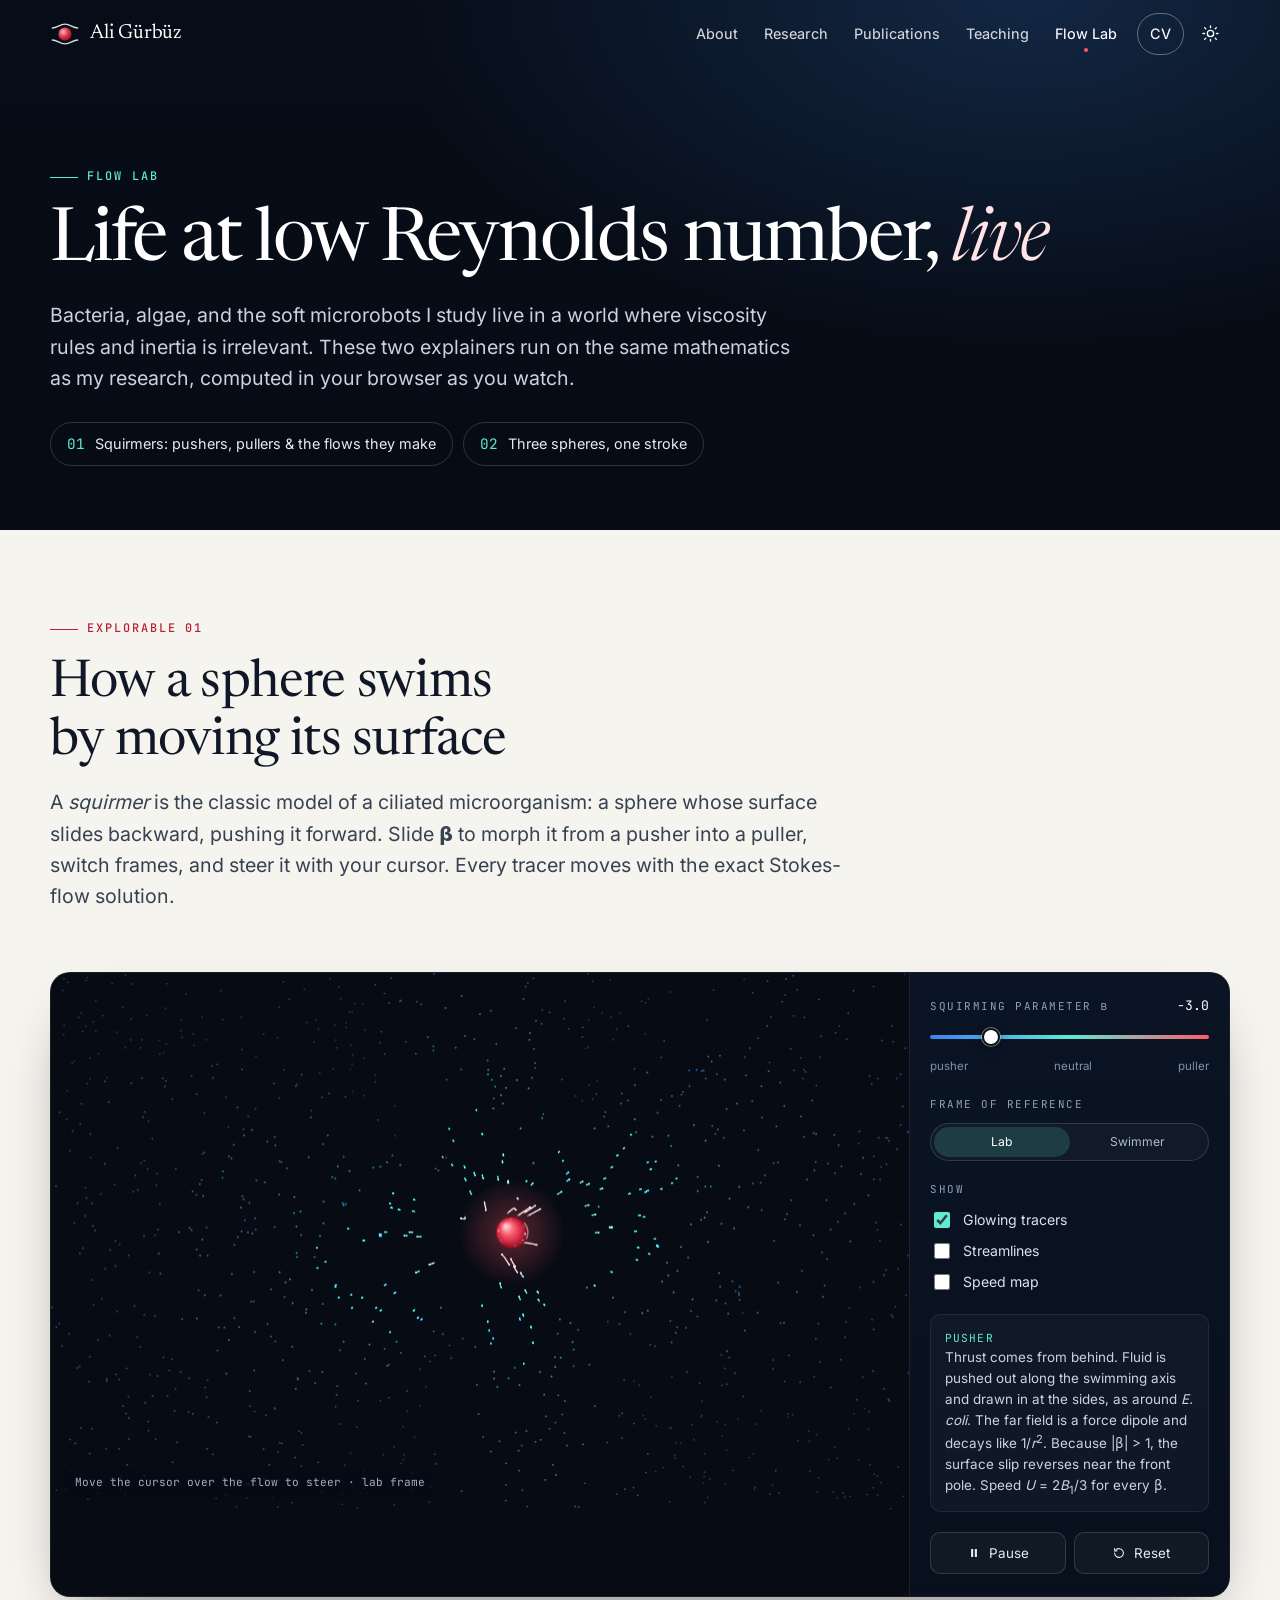
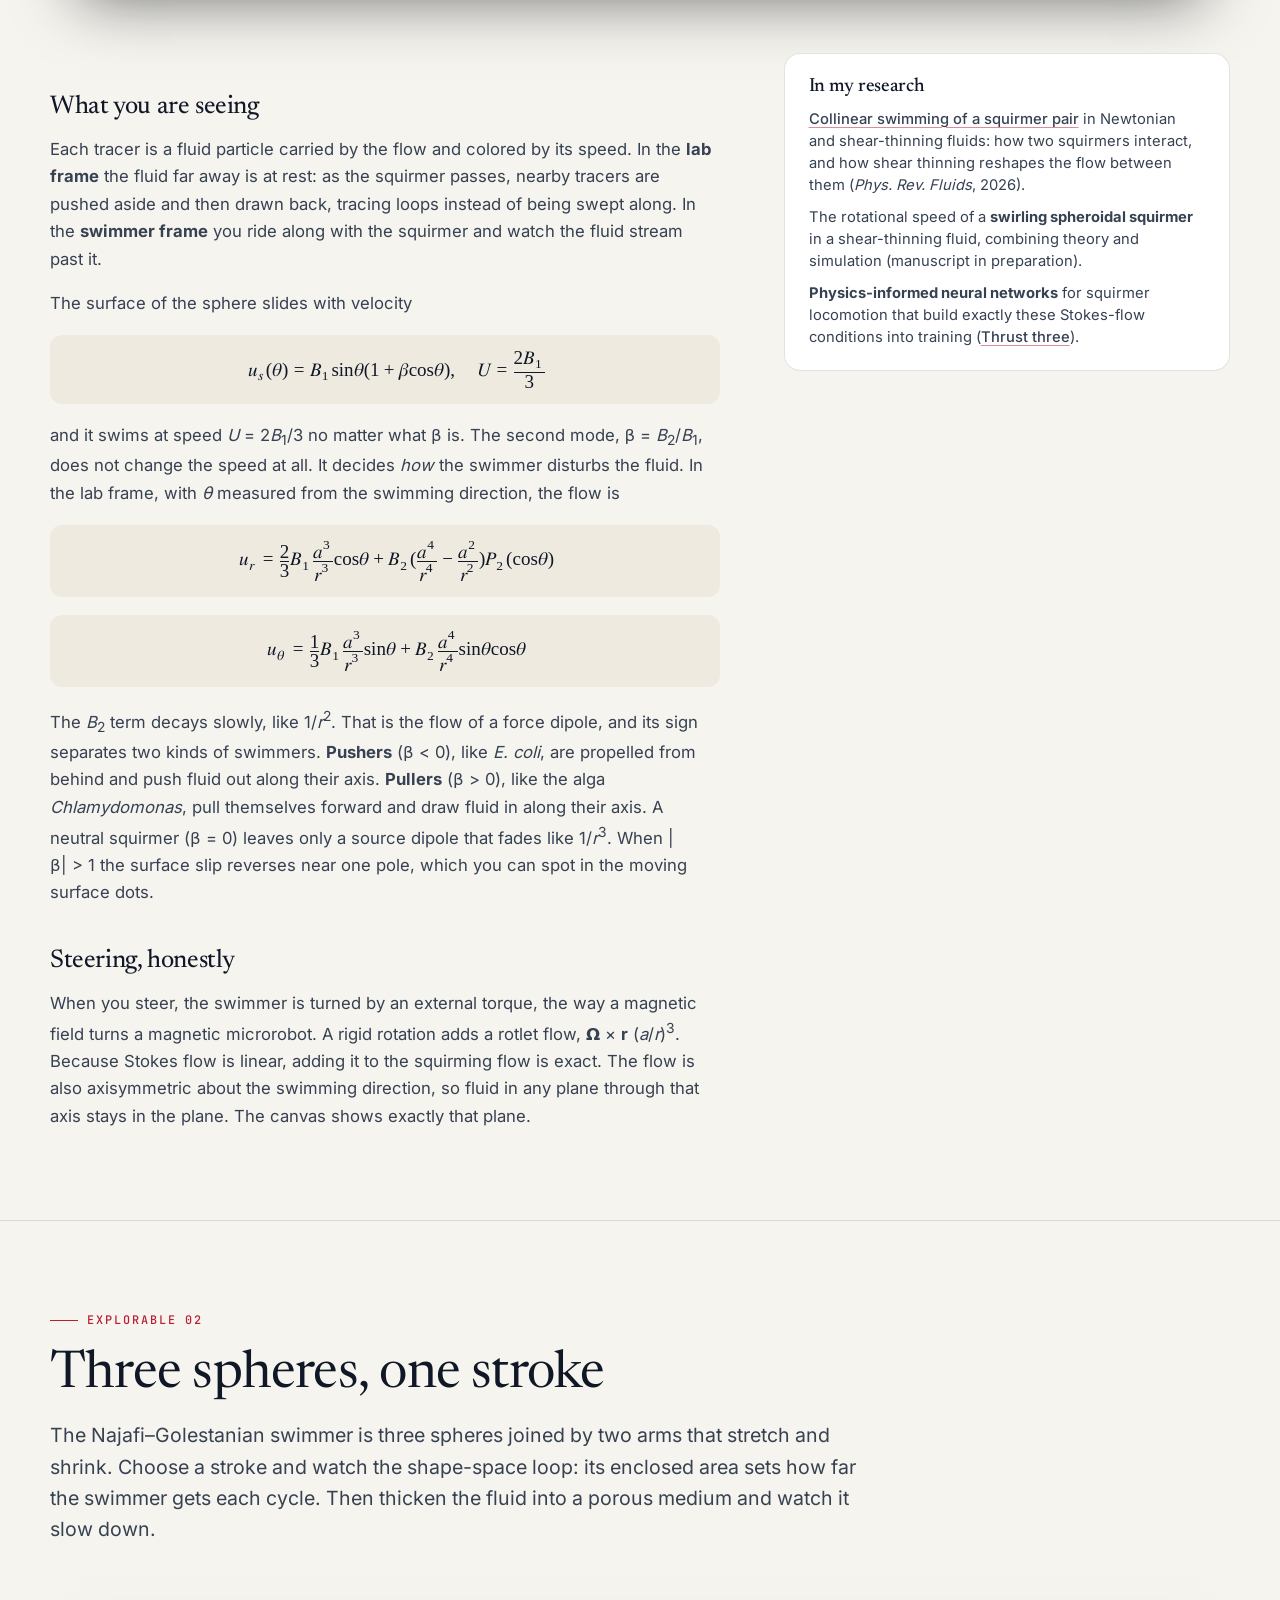
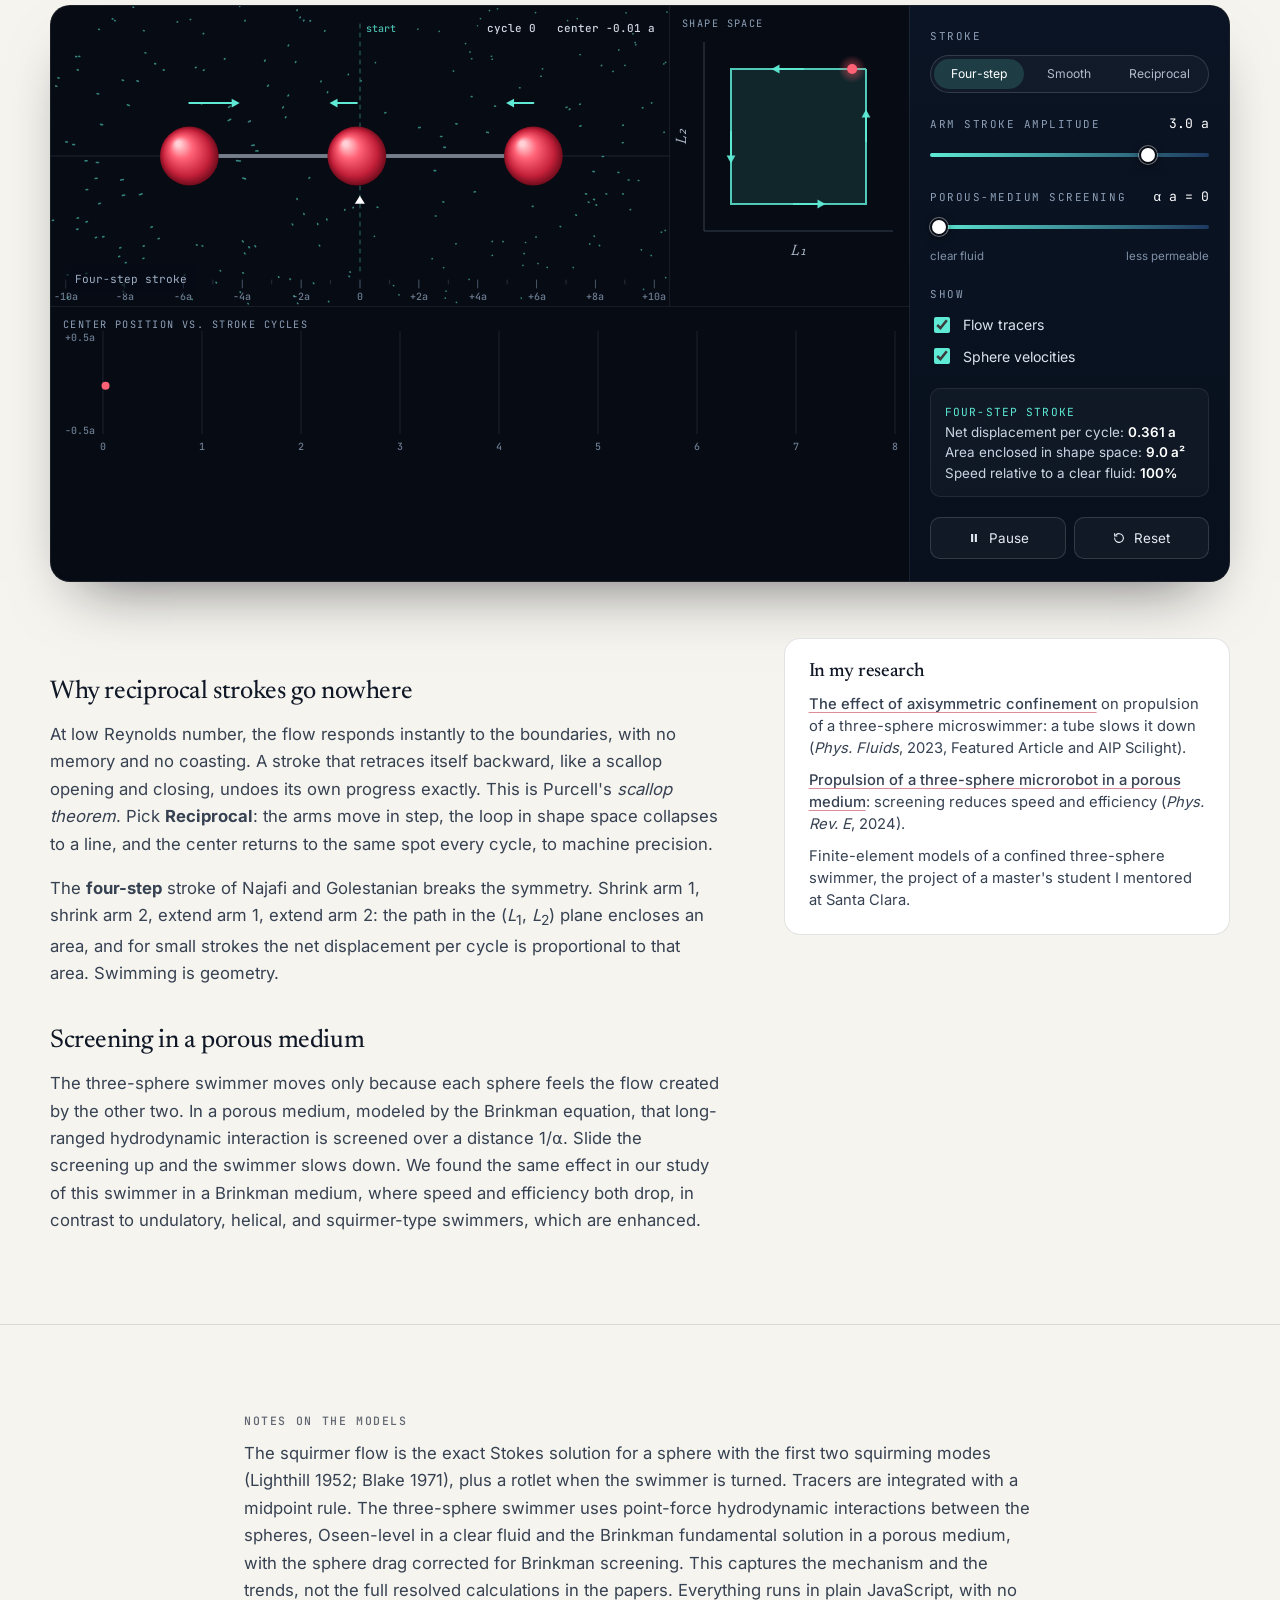
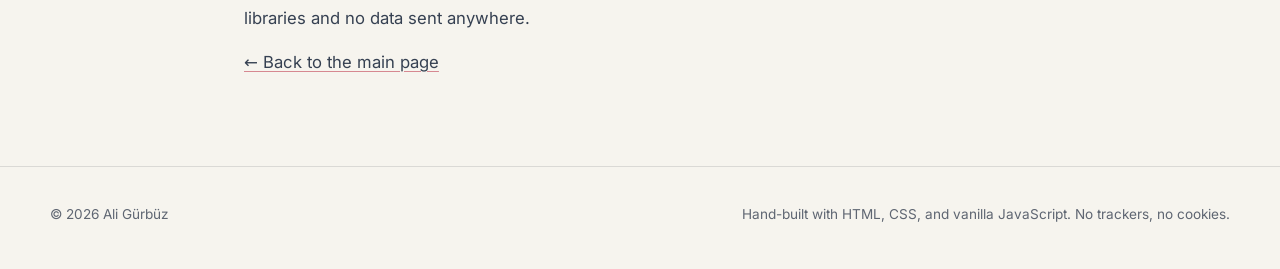
==== flow-lab/index.html @ b806d457 "Add the Flow Lab interactive explainers Explorable 01 lets visitors morph a squirmer from pusher to " ====
<!doctype html>
<html lang="en" class="no-js">
<head>
  <meta charset="utf-8">
  <meta name="viewport" content="width=device-width, initial-scale=1, viewport-fit=cover">
  <meta http-equiv="Content-Security-Policy" content="default-src 'self'; script-src 'self'; style-src 'self'; img-src 'self' data:; font-src 'self'; connect-src 'self'; object-src 'none'; base-uri 'self'; form-action 'none'">
  <title>Flow Lab · Life at Low Reynolds Number · Ali Gürbüz</title>
  <meta name="description" content="Interactive explainers of microswimmer physics: steer a squirmer through the exact Stokes flow it generates, and build a three-sphere swimmer to see why reciprocal strokes go nowhere and how porous media slow it down.">
  <meta name="author" content="Ali Gürbüz">
  <meta name="theme-color" content="#060b14">
  <link rel="canonical" href="https://aligurbu.github.io/flow-lab/">
  <meta property="og:type" content="website">
  <meta property="og:site_name" content="Ali Gürbüz">
  <meta property="og:title" content="Flow Lab · Life at low Reynolds number, live">
  <meta property="og:description" content="Steer a squirmer, morph pushers into pullers, and build a three-sphere swimmer: microswimmer physics computed live in your browser.">
  <meta property="og:url" content="https://aligurbu.github.io/flow-lab/">
  <meta property="og:image" content="https://aligurbu.github.io/assets/img/og-card.jpg">
  <meta property="og:image:width" content="1200">
  <meta property="og:image:height" content="630">
  <meta name="twitter:card" content="summary_large_image">
  <link rel="icon" href="../favicon.svg" type="image/svg+xml">
  <link rel="icon" href="../favicon-32.png" sizes="32x32" type="image/png">
  <link rel="apple-touch-icon" href="../apple-touch-icon.png">
  <link rel="manifest" href="../site.webmanifest">
  <link rel="preload" href="../assets/fonts/newsreader-latin.woff2" as="font" type="font/woff2" crossorigin>
  <link rel="preload" href="../assets/fonts/inter-latin.woff2" as="font" type="font/woff2" crossorigin>
  <link rel="stylesheet" href="../assets/css/site.css">
  <script src="../assets/js/theme-init.js"></script>
  <script src="../assets/js/flow.js" defer></script>
  <script src="../assets/js/site.js" defer></script>
  <script src="../assets/js/flow-lab.js" defer></script>
</head>
<body>
  <svg width="0" height="0" class="visually-hidden" aria-hidden="true" focusable="false">
    <symbol id="i-sun" viewBox="0 0 24 24"><g fill="none" stroke="currentColor" stroke-width="1.7" stroke-linecap="round"><circle cx="12" cy="12" r="4"/><path d="M12 2.5v2M12 19.5v2M4.6 4.6 6 6M18 18l1.4 1.4M2.5 12h2M19.5 12h2M4.6 19.4 6 18M18 6l1.4-1.4"/></g></symbol>
    <symbol id="i-moon" viewBox="0 0 24 24"><path d="M20.5 14.6A8.5 8.5 0 0 1 9.4 3.5a8.5 8.5 0 1 0 11.1 11.1z" fill="none" stroke="currentColor" stroke-width="1.7" stroke-linejoin="round"/></symbol>
    <symbol id="i-menu" viewBox="0 0 24 24"><path d="M4 7h16M4 12h16M4 17h16" fill="none" stroke="currentColor" stroke-width="1.8" stroke-linecap="round"/></symbol>
    <symbol id="i-play" viewBox="0 0 24 24"><path d="M8 5.5v13l11-6.5z" fill="currentColor"/></symbol>
    <symbol id="i-pause" viewBox="0 0 24 24"><path d="M7 5h3.6v14H7zM13.4 5H17v14h-3.6z" fill="currentColor"/></symbol>
    <symbol id="i-reset" viewBox="0 0 24 24"><path d="M4.5 12a7.5 7.5 0 1 0 2.2-5.3M4.5 4.5v4h4" fill="none" stroke="currentColor" stroke-width="1.8" stroke-linecap="round" stroke-linejoin="round"/></symbol>
    <symbol id="i-arrow" viewBox="0 0 24 24"><path d="M5 12h14m0 0-6-6m6 6-6 6" fill="none" stroke="currentColor" stroke-width="1.8" stroke-linecap="round" stroke-linejoin="round"/></symbol>
  </svg>

  <a class="skip-link" href="#main">Skip to content</a>

  <header class="site-header" data-solid="false">
    <div class="container header-inner">
      <a class="brand" href="../" aria-label="Ali Gürbüz, home">
        <svg class="brand-mark" viewBox="0 0 32 32" aria-hidden="true">
          <defs>
            <radialGradient id="bm-g" cx="36%" cy="34%" r="72%">
              <stop offset="0" stop-color="#ffb3ba"/>
              <stop offset=".5" stop-color="#e23b52"/>
              <stop offset="1" stop-color="#8a0f24"/>
            </radialGradient>
          </defs>
          <g fill="none" stroke="currentColor" stroke-width="1.5" stroke-linecap="round" opacity=".85">
            <path d="M2.5 9.6c5.4 0 7.6-4.1 13.5-4.1s8.1 4.1 13.5 4.1"/>
            <path d="M2.5 22.4c5.4 0 7.6 4.1 13.5 4.1s8.1-4.1 13.5-4.1"/>
          </g>
          <circle cx="16" cy="16" r="7" fill="url(#bm-g)"/>
        </svg>
        <span>Ali Gürbüz</span>
      </a>
      <nav class="nav" aria-label="Primary">
        <ul class="nav-links" id="nav-links">
          <li><a href="../#about">About</a></li>
          <li><a href="../#research">Research</a></li>
          <li><a href="../#publications">Publications</a></li>
          <li><a href="../#teaching">Teaching</a></li>
          <li><a href="./" aria-current="page">Flow Lab</a></li>
          <li><a class="nav-cv" href="../cv.pdf" target="_blank" rel="noopener">CV</a></li>
        </ul>
        <button class="icon-btn theme-toggle" type="button" data-theme-toggle aria-label="Toggle dark mode" aria-pressed="false">
          <svg class="sun" aria-hidden="true"><use href="#i-sun"/></svg>
          <svg class="moon" aria-hidden="true"><use href="#i-moon"/></svg>
        </button>
        <button class="icon-btn menu-toggle" type="button" aria-controls="nav-links" aria-expanded="false" aria-label="Open menu">
          <svg aria-hidden="true"><use href="#i-menu"/></svg>
        </button>
      </nav>
    </div>
  </header>

  <main id="main">
    <section class="lab-hero" data-hero aria-labelledby="lab-title">
      <div class="container">
        <p class="eyebrow">Flow Lab</p>
        <h1 id="lab-title">Life at low Reynolds number, <em>live</em></h1>
        <p class="lede">Bacteria, algae, and the soft microrobots I study live in a world where viscosity rules and inertia is irrelevant. These two explainers run on the same mathematics as my research, computed in your browser as you watch.</p>
        <ul class="lab-toc">
          <li><a href="#squirmer"><span>01</span>Squirmers: pushers, pullers &amp; the flows they make</a></li>
          <li><a href="#three-sphere"><span>02</span>Three spheres, one stroke</a></li>
        </ul>
      </div>
    </section>

    <!-- ===================== EXPLORABLE 1: SQUIRMER ===================== -->
    <section class="lab-section" id="squirmer" aria-labelledby="sq-title">
      <div class="container">
        <div class="section-head">
          <p class="eyebrow">Explorable 01</p>
          <h2 id="sq-title">How a sphere swims by moving its surface</h2>
          <p class="lede">A <em>squirmer</em> is the classic model of a ciliated microorganism: a sphere whose surface slides backward, pushing it forward. Slide <b>β</b> to morph it from a pusher into a puller, switch frames, and steer it with your cursor. Every tracer moves with the exact Stokes-flow solution.</p>
        </div>

        <div class="explorable">
          <div class="stage" id="sq-stage" role="img" aria-label="Animated tracer particles in the flow around a swimming sphere; tracers glow with the local fluid speed.">
            <p class="stage-hint">Move the cursor over the flow to steer · lab frame</p>
          </div>
          <div class="controls">
            <div class="control">
              <p class="control-label"><label for="sq-beta">Squirming parameter β</label><output id="sq-beta-out" for="sq-beta">−3.0</output></p>
              <input type="range" id="sq-beta" min="-5" max="5" step="0.1" value="-3">
              <div class="range-scale" aria-hidden="true"><span>pusher</span><span>neutral</span><span>puller</span></div>
            </div>
            <div class="control">
              <p class="control-label">Frame of reference</p>
              <div class="seg" role="group" aria-label="Frame of reference">
                <button type="button" data-frame="lab" aria-pressed="true">Lab</button>
                <button type="button" data-frame="swimmer" aria-pressed="false">Swimmer</button>
              </div>
            </div>
            <div class="control">
              <p class="control-label">Show</p>
              <div class="toggles">
                <label class="toggle"><input type="checkbox" data-layer="tracers" checked> Glowing tracers</label>
                <label class="toggle"><input type="checkbox" data-layer="streamlines"> Streamlines</label>
                <label class="toggle"><input type="checkbox" data-layer="speedMap"> Speed map</label>
              </div>
            </div>
            <p class="readout" id="sq-readout" aria-live="polite"></p>
            <div class="btn-row">
              <button type="button" class="lab-btn" id="sq-toggle"><svg aria-hidden="true"><use href="#i-pause"/></svg><span>Pause</span></button>
              <button type="button" class="lab-btn" id="sq-reset"><svg aria-hidden="true"><use href="#i-reset"/></svg><span>Reset</span></button>
            </div>
          </div>
        </div>

        <div class="explain-grid">
          <div class="prose">
            <h3>What you are seeing</h3>
            <p>Each tracer is a fluid particle carried by the flow and colored by its speed. In the <b>lab frame</b> the fluid far away is at rest: as the squirmer passes, nearby tracers are pushed aside and then drawn back, tracing loops instead of being swept along. In the <b>swimmer frame</b> you ride along with the squirmer and watch the fluid stream past it.</p>
            <p>The surface of the sphere slides with velocity</p>
            <math display="block" aria-label="u sub s of theta equals B 1 sine theta times open paren 1 plus beta cosine theta close paren">
              <mrow>
                <msub><mi>u</mi><mi>s</mi></msub><mo>(</mo><mi>θ</mi><mo>)</mo><mo>=</mo>
                <msub><mi>B</mi><mn>1</mn></msub><mi>sin</mi><mo>&#x2061;</mo><mi>θ</mi>
                <mo>(</mo><mn>1</mn><mo>+</mo><mi>β</mi><mi>cos</mi><mo>&#x2061;</mo><mi>θ</mi><mo>)</mo>
                <mo>,</mo><mspace width="1em"/>
                <mi>U</mi><mo>=</mo><mfrac><mrow><mn>2</mn><msub><mi>B</mi><mn>1</mn></msub></mrow><mn>3</mn></mfrac>
              </mrow>
            </math>
            <p>and it swims at speed <i>U</i> = 2<i>B</i><sub>1</sub>/3 no matter what β is. The second mode, β = <i>B</i><sub>2</sub>/<i>B</i><sub>1</sub>, does not change the speed at all. It decides <em>how</em> the swimmer disturbs the fluid. In the lab frame, with <i>θ</i> measured from the swimming direction, the flow is</p>
            <math display="block" aria-label="u r equals two thirds B1 a cubed over r cubed cosine theta plus B2 times a to the fourth over r to the fourth minus a squared over r squared times P2 of cosine theta">
              <mrow>
                <msub><mi>u</mi><mi>r</mi></msub><mo>=</mo>
                <mfrac><mn>2</mn><mn>3</mn></mfrac><msub><mi>B</mi><mn>1</mn></msub>
                <mfrac><msup><mi>a</mi><mn>3</mn></msup><msup><mi>r</mi><mn>3</mn></msup></mfrac>
                <mi>cos</mi><mo>&#x2061;</mo><mi>θ</mi><mo>+</mo>
                <msub><mi>B</mi><mn>2</mn></msub>
                <mrow><mo>(</mo>
                  <mfrac><msup><mi>a</mi><mn>4</mn></msup><msup><mi>r</mi><mn>4</mn></msup></mfrac><mo>−</mo>
                  <mfrac><msup><mi>a</mi><mn>2</mn></msup><msup><mi>r</mi><mn>2</mn></msup></mfrac>
                <mo>)</mo></mrow>
                <msub><mi>P</mi><mn>2</mn></msub><mo>(</mo><mi>cos</mi><mo>&#x2061;</mo><mi>θ</mi><mo>)</mo>
              </mrow>
            </math>
            <math display="block" aria-label="u theta equals one third B1 a cubed over r cubed sine theta plus B2 a to the fourth over r to the fourth sine theta cosine theta">
              <mrow>
                <msub><mi>u</mi><mi>θ</mi></msub><mo>=</mo>
                <mfrac><mn>1</mn><mn>3</mn></mfrac><msub><mi>B</mi><mn>1</mn></msub>
                <mfrac><msup><mi>a</mi><mn>3</mn></msup><msup><mi>r</mi><mn>3</mn></msup></mfrac>
                <mi>sin</mi><mo>&#x2061;</mo><mi>θ</mi><mo>+</mo>
                <msub><mi>B</mi><mn>2</mn></msub>
                <mfrac><msup><mi>a</mi><mn>4</mn></msup><msup><mi>r</mi><mn>4</mn></msup></mfrac>
                <mi>sin</mi><mo>&#x2061;</mo><mi>θ</mi><mi>cos</mi><mo>&#x2061;</mo><mi>θ</mi>
              </mrow>
            </math>
            <p>The <i>B</i><sub>2</sub> term decays slowly, like 1/<i>r</i><sup>2</sup>. That is the flow of a force dipole, and its sign separates two kinds of swimmers. <b>Pushers</b> (β &lt; 0), like <i>E. coli</i>, are propelled from behind and push fluid out along their axis. <b>Pullers</b> (β &gt; 0), like the alga <i>Chlamydomonas</i>, pull themselves forward and draw fluid in along their axis. A neutral squirmer (β = 0) leaves only a source dipole that fades like 1/<i>r</i><sup>3</sup>. When |β| &gt; 1 the surface slip reverses near one pole, which you can spot in the moving surface dots.</p>
            <h3>Steering, honestly</h3>
            <p>When you steer, the swimmer is turned by an external torque, the way a magnetic field turns a magnetic microrobot. A rigid rotation adds a rotlet flow, <b>Ω</b> × <b>r</b> (<i>a</i>/<i>r</i>)<sup>3</sup>. Because Stokes flow is linear, adding it to the squirming flow is exact. The flow is also axisymmetric about the swimming direction, so fluid in any plane through that axis stays in the plane. The canvas shows exactly that plane.</p>
          </div>
          <aside class="aside-card">
            <h4>In my research</h4>
            <ul>
              <li><a href="https://doi.org/10.1103/4zfv-pxg4" target="_blank" rel="noopener">Collinear swimming of a squirmer pair</a> in Newtonian and shear-thinning fluids: how two squirmers interact, and how shear thinning reshapes the flow between them (<i>Phys. Rev. Fluids</i>, 2026).</li>
              <li>The rotational speed of a <b>swirling spheroidal squirmer</b> in a shear-thinning fluid, combining theory and simulation (manuscript in preparation).</li>
              <li><b>Physics-informed neural networks</b> for squirmer locomotion that build exactly these Stokes-flow conditions into training (<a href="../#research">Thrust three</a>).</li>
            </ul>
          </aside>
        </div>
      </div>
    </section>

    <!-- ===================== EXPLORABLE 2: THREE-SPHERE SWIMMER ===================== -->
    <section class="lab-section" id="three-sphere" aria-labelledby="ts-title">
      <div class="container">
        <div class="section-head">
          <p class="eyebrow">Explorable 02</p>
          <h2 id="ts-title">Three spheres, one stroke</h2>
          <p class="lede">The Najafi–Golestanian swimmer is three spheres joined by two arms that stretch and shrink. Choose a stroke and watch the shape-space loop: its enclosed area sets how far the swimmer gets each cycle. Then thicken the fluid into a porous medium and watch it slow down.</p>
        </div>

        <div class="explorable">
          <div>
            <div class="tri-panels">
              <div class="stage" id="ts-stage" role="img" aria-label="Three spheres on a line, connected by extensible arms, with tracer particles showing the flow they create.">
                <p class="stage-hint" id="ts-hint">Four-step stroke</p>
              </div>
              <div class="subpanel" id="ts-shape" role="img" aria-label="The stroke drawn as a loop in the plane of the two arm lengths.">
                <p class="subpanel-title">Shape space</p>
              </div>
            </div>
            <div class="plot-strip" id="ts-plot" role="img" aria-label="Position of the swimmer's center over time.">
              <p class="subpanel-title">Center position vs. stroke cycles</p>
            </div>
          </div>
          <div class="controls">
            <div class="control">
              <p class="control-label">Stroke</p>
              <div class="seg" role="group" aria-label="Stroke">
                <button type="button" data-stroke="four" aria-pressed="true">Four-step</button>
                <button type="button" data-stroke="smooth" aria-pressed="false">Smooth</button>
                <button type="button" data-stroke="recip" aria-pressed="false">Reciprocal</button>
              </div>
            </div>
            <div class="control">
              <p class="control-label"><label for="ts-eps">Arm stroke amplitude</label><output id="ts-eps-out" for="ts-eps">3.0 a</output></p>
              <input type="range" class="range-mono" id="ts-eps" min="1" max="3.5" step="0.1" value="3">
            </div>
            <div class="control">
              <p class="control-label"><label for="ts-alpha">Porous-medium screening</label><output id="ts-alpha-out" for="ts-alpha">α a = 0</output></p>
              <input type="range" class="range-mono" id="ts-alpha" min="0" max="1.2" step="0.02" value="0">
              <div class="range-scale" aria-hidden="true"><span>clear fluid</span><span>less permeable</span></div>
            </div>
            <div class="control">
              <p class="control-label">Show</p>
              <div class="toggles">
                <label class="toggle"><input type="checkbox" id="ts-tracers" checked> Flow tracers</label>
                <label class="toggle"><input type="checkbox" id="ts-arrows" checked> Sphere velocities</label>
              </div>
            </div>
            <p class="readout" id="ts-readout" aria-live="polite"></p>
            <div class="btn-row">
              <button type="button" class="lab-btn" id="ts-toggle"><svg aria-hidden="true"><use href="#i-pause"/></svg><span>Pause</span></button>
              <button type="button" class="lab-btn" id="ts-reset"><svg aria-hidden="true"><use href="#i-reset"/></svg><span>Reset</span></button>
            </div>
          </div>
        </div>

        <div class="explain-grid">
          <div class="prose">
            <h3>Why reciprocal strokes go nowhere</h3>
            <p>At low Reynolds number, the flow responds instantly to the boundaries, with no memory and no coasting. A stroke that retraces itself backward, like a scallop opening and closing, undoes its own progress exactly. This is Purcell's <em>scallop theorem</em>. Pick <b>Reciprocal</b>: the arms move in step, the loop in shape space collapses to a line, and the center returns to the same spot every cycle, to machine precision.</p>
            <p>The <b>four-step</b> stroke of Najafi and Golestanian breaks the symmetry. Shrink arm 1, shrink arm 2, extend arm 1, extend arm 2: the path in the (<i>L</i><sub>1</sub>, <i>L</i><sub>2</sub>) plane encloses an area, and for small strokes the net displacement per cycle is proportional to that area. Swimming is geometry.</p>
            <h3>Screening in a porous medium</h3>
            <p>The three-sphere swimmer moves only because each sphere feels the flow created by the other two. In a porous medium, modeled by the Brinkman equation, that long-ranged hydrodynamic interaction is screened over a distance 1/α. Slide the screening up and the swimmer slows down. We found the same effect in our study of this swimmer in a Brinkman medium, where speed and efficiency both drop, in contrast to undulatory, helical, and squirmer-type swimmers, which are enhanced.</p>
          </div>
          <aside class="aside-card">
            <h4>In my research</h4>
            <ul>
              <li><a href="https://doi.org/10.1063/5.0163348" target="_blank" rel="noopener">The effect of axisymmetric confinement</a> on propulsion of a three-sphere microswimmer: a tube slows it down (<i>Phys. Fluids</i>, 2023, Featured Article and AIP Scilight).</li>
              <li><a href="https://doi.org/10.1103/PhysRevE.109.065106" target="_blank" rel="noopener">Propulsion of a three-sphere microrobot in a porous medium</a>: screening reduces speed and efficiency (<i>Phys. Rev. E</i>, 2024).</li>
              <li>Finite-element models of a confined three-sphere swimmer, the project of a master's student I mentored at Santa Clara.</li>
            </ul>
          </aside>
        </div>
      </div>
    </section>

    <section class="lab-section" aria-labelledby="notes-title">
      <div class="container prose">
        <h2 id="notes-title" class="label">Notes on the models</h2>
        <p>The squirmer flow is the exact Stokes solution for a sphere with the first two squirming modes (Lighthill 1952; Blake 1971), plus a rotlet when the swimmer is turned. Tracers are integrated with a midpoint rule. The three-sphere swimmer uses point-force hydrodynamic interactions between the spheres, Oseen-level in a clear fluid and the Brinkman fundamental solution in a porous medium, with the sphere drag corrected for Brinkman screening. This captures the mechanism and the trends, not the full resolved calculations in the papers. Everything runs in plain JavaScript, with no libraries and no data sent anywhere.</p>
        <p><a href="../">← Back to the main page</a></p>
      </div>
    </section>
  </main>

  <footer class="site-footer">
    <div class="container footer-inner">
      <p>© <span data-year>2026</span> Ali Gürbüz</p>
      <p>Hand-built with HTML, CSS, and vanilla JavaScript. No trackers, no cookies.</p>
    </div>
  </footer>
</body>
</html>
---- assets/css/site.css ----
/* ==========================================================================
   Ali Gürbüz · personal academic website
   Hand-written CSS, no framework, no build step.

   1. Fonts            6. Hero                 11. Software
   2. Design tokens    7. News strip           12. Teaching
   3. Base             8. About                13. Talks, service, contact, footer
   4. Layout & type    9. Research             14. Flow Lab
   5. Header & nav    10. Publications         15. Motion, utilities, print
   ========================================================================== */

/* 1. Fonts (self-hosted, SIL Open Font License; no third-party requests) */
@font-face {
  font-family: "Newsreader";
  src: url("../fonts/newsreader-latin.woff2") format("woff2");
  font-weight: 300 700; font-style: normal; font-display: swap;
}
@font-face {
  font-family: "Newsreader";
  src: url("../fonts/newsreader-italic-latin.woff2") format("woff2");
  font-weight: 300 700; font-style: italic; font-display: swap;
}
@font-face {
  font-family: "Inter";
  src: url("../fonts/inter-latin.woff2") format("woff2");
  font-weight: 300 700; font-style: normal; font-display: swap;
}
@font-face {
  font-family: "JetBrains Mono";
  src: url("../fonts/jetbrains-mono-latin.woff2") format("woff2");
  font-weight: 400 600; font-style: normal; font-display: swap;
}

/* 2. Design tokens */
:root {
  --font-serif: "Newsreader", "Iowan Old Style", "Palatino Linotype", Palatino, Georgia, serif;
  --font-sans: "Inter", system-ui, -apple-system, "Segoe UI", Roboto, "Helvetica Neue", Arial, sans-serif;
  --font-mono: "JetBrains Mono", ui-monospace, "SFMono-Regular", Menlo, Consolas, monospace;

  --paper: #f6f4ee;
  --paper-2: #eeeae0;
  --surface: #ffffff;
  --ink: #101827;
  --ink-2: #364152;
  --ink-3: #5f6672;
  --rule: rgba(16, 24, 39, 0.12);
  --rule-strong: rgba(16, 24, 39, 0.24);
  --accent: #b81f36;            /* plasma red: red blood cells */
  --accent-strong: #961529;
  --accent-soft: rgba(184, 31, 54, 0.08);
  --teal: #0f766e;              /* flow teal */
  --teal-soft: rgba(15, 118, 110, 0.09);
  --shadow: 0 1px 2px rgba(16, 24, 39, 0.05), 0 10px 30px -16px rgba(16, 24, 39, 0.22);
  --shadow-lift: 0 2px 4px rgba(16, 24, 39, 0.06), 0 22px 44px -22px rgba(16, 24, 39, 0.32);

  --night: #060b14;
  --night-2: #0b1424;
  --night-ink: #e6ecf5;
  --night-ink-2: #aeb9ca;
  --glow: #5eead4;
  --plasma: #ff5a6a;

  --radius: 16px;
  --radius-sm: 10px;
  --container: 1180px;
  --gutter: clamp(20px, 5vw, 48px);
  --header-h: 68px;
  --ease: cubic-bezier(0.2, 0.7, 0.2, 1);
  color-scheme: light;
}

[data-theme="dark"] {
  --paper: #0a101b;
  --paper-2: #0d1522;
  --surface: #111a29;
  --ink: #e9edf3;
  --ink-2: #c3cbd7;
  --ink-3: #8f9aab;
  --rule: rgba(233, 237, 243, 0.11);
  --rule-strong: rgba(233, 237, 243, 0.24);
  --accent: #ff6b7b;
  --accent-strong: #ff8a97;
  --accent-soft: rgba(255, 107, 123, 0.1);
  --teal: #5eead4;
  --teal-soft: rgba(94, 234, 212, 0.08);
  --shadow: 0 1px 2px rgba(0, 0, 0, 0.35), 0 14px 34px -18px rgba(0, 0, 0, 0.7);
  --shadow-lift: 0 2px 4px rgba(0, 0, 0, 0.4), 0 24px 48px -22px rgba(0, 0, 0, 0.8);
  color-scheme: dark;
}

/* 3. Base */
*, *::before, *::after { box-sizing: border-box; }

html {
  -webkit-text-size-adjust: 100%;
  text-size-adjust: 100%;
  scroll-behavior: smooth;
  scroll-padding-top: calc(var(--header-h) + 20px);
}

body {
  margin: 0;
  font-family: var(--font-sans);
  font-size: 1.0625rem;
  line-height: 1.65;
  color: var(--ink);
  background: var(--paper);
  -webkit-font-smoothing: antialiased;
  -moz-osx-font-smoothing: grayscale;
  text-rendering: optimizeLegibility;
  transition: background-color 0.3s var(--ease), color 0.3s var(--ease);
}

img, svg, canvas, video { display: block; max-width: 100%; }
img { height: auto; }
button, input, select { font: inherit; color: inherit; }
button { cursor: pointer; }

a {
  color: inherit;
  text-decoration-line: underline;
  text-decoration-thickness: 1px;
  text-underline-offset: 0.2em;
  text-decoration-color: color-mix(in srgb, var(--accent) 50%, transparent);
  transition: color 0.2s var(--ease), text-decoration-color 0.2s var(--ease);
}
a:hover { color: var(--accent); text-decoration-color: var(--accent); }

::selection { background: color-mix(in srgb, var(--accent) 22%, transparent); }

:focus-visible {
  outline: 2px solid var(--teal);
  outline-offset: 3px;
  border-radius: 6px;
}

.skip-link {
  position: absolute;
  left: 16px;
  top: -100px;
  z-index: 100;
  padding: 10px 16px;
  border-radius: 8px;
  background: var(--ink);
  color: var(--paper);
  text-decoration: none;
}
.skip-link:focus { top: 12px; }

.visually-hidden {
  position: absolute !important;
  width: 1px; height: 1px;
  padding: 0; margin: -1px;
  overflow: hidden; clip: rect(0, 0, 0, 0);
  white-space: nowrap; border: 0;
}

/* 4. Layout & type */
.container {
  width: min(100% - 2 * var(--gutter), var(--container));
  margin-inline: auto;
}

.section { padding-block: clamp(72px, 9vw, 128px); }
.section--alt { background: var(--paper-2); }

.section-head {
  display: grid;
  gap: 16px;
  max-width: 780px;
  margin-bottom: clamp(36px, 5vw, 60px);
}

.eyebrow {
  display: inline-flex;
  align-items: center;
  gap: 0.8em;
  margin: 0;
  font-family: var(--font-mono);
  font-size: 0.74rem;
  font-weight: 500;
  letter-spacing: 0.16em;
  text-transform: uppercase;
  color: var(--accent);
}
.eyebrow::before {
  content: "";
  width: 28px;
  height: 1px;
  background: currentColor;
}

h1, h2, h3, h4 {
  margin: 0;
  font-family: var(--font-serif);
  font-weight: 400;
  line-height: 1.12;
  letter-spacing: -0.015em;
  color: var(--ink);
  text-wrap: balance;
}
h2 { font-size: clamp(2.1rem, 4.3vw, 3.25rem); }
h3 { font-size: clamp(1.4rem, 2.3vw, 1.8rem); font-weight: 450; }

p { margin: 0 0 1em; color: var(--ink-2); text-wrap: pretty; }
p:last-child { margin-bottom: 0; }

.lede {
  font-size: clamp(1.08rem, 1.55vw, 1.22rem);
  line-height: 1.6;
  color: var(--ink-2);
  max-width: 68ch;
}

.label {
  margin: 0 0 12px;
  font-family: var(--font-mono);
  font-size: 0.72rem;
  font-weight: 500;
  letter-spacing: 0.14em;
  text-transform: uppercase;
  color: var(--ink-3);
}

.chips { display: flex; flex-wrap: wrap; gap: 6px; margin: 0; padding: 0; list-style: none; }
.chip {
  display: inline-block;
  padding: 4px 11px;
  border-radius: 999px;
  font-size: 0.8rem;
  line-height: 1.5;
  color: var(--teal);
  background: var(--teal-soft);
  border: 1px solid color-mix(in srgb, var(--teal) 22%, transparent);
}
.chip--plain {
  color: var(--ink-2);
  background: transparent;
  border-color: var(--rule-strong);
}

.btn {
  display: inline-flex;
  align-items: center;
  gap: 10px;
  padding: 13px 22px;
  border-radius: 999px;
  border: 1px solid transparent;
  font-size: 0.95rem;
  font-weight: 500;
  line-height: 1;
  text-decoration: none;
  white-space: nowrap;
  transition: transform 0.2s var(--ease), background-color 0.2s var(--ease), border-color 0.2s var(--ease), color 0.2s var(--ease), box-shadow 0.2s var(--ease);
}
.btn svg { width: 18px; height: 18px; flex: none; }
.btn:hover { transform: translateY(-1px); }
.btn-primary { background: var(--accent); color: #fff; box-shadow: 0 10px 24px -12px color-mix(in srgb, var(--accent) 80%, transparent); }
.btn-primary:hover { background: var(--accent-strong); color: #fff; }
.btn-ghost { border-color: var(--rule-strong); color: var(--ink); background: transparent; }
.btn-ghost:hover { border-color: var(--ink); color: var(--ink); }

.icon { width: 18px; height: 18px; flex: none; }

/* 5. Header & navigation */
.site-header {
  position: fixed;
  inset: 0 0 auto 0;
  z-index: 60;
  height: var(--header-h);
  display: flex;
  align-items: center;
  color: #fff;
  transition: background-color 0.35s var(--ease), color 0.35s var(--ease), box-shadow 0.35s var(--ease);
}
.site-header[data-scrolled="true"]:not([data-solid="true"]) {
  background: rgba(6, 11, 20, 0.72);
  -webkit-backdrop-filter: saturate(1.4) blur(14px);
  backdrop-filter: saturate(1.4) blur(14px);
  box-shadow: 0 1px 0 rgba(255, 255, 255, 0.06);
}
.site-header.nav-open { -webkit-backdrop-filter: none !important; backdrop-filter: none !important; }
.site-header[data-solid="true"] {
  color: var(--ink);
  background: color-mix(in srgb, var(--paper) 94%, transparent);
  -webkit-backdrop-filter: saturate(1.5) blur(14px);
  backdrop-filter: saturate(1.5) blur(14px);
  box-shadow: 0 1px 0 var(--rule);
}
.header-inner {
  display: flex;
  align-items: center;
  justify-content: space-between;
  gap: 20px;
}

.brand {
  display: inline-flex;
  align-items: center;
  gap: 10px;
  font-family: var(--font-serif);
  font-size: 1.28rem;
  letter-spacing: -0.01em;
  text-decoration: none;
  color: inherit;
}
.brand:hover { color: inherit; }
.brand-mark { width: 30px; height: 30px; }

.nav { display: flex; align-items: center; gap: 6px; }
.nav-links {
  display: flex;
  align-items: center;
  gap: 2px;
  margin: 0;
  padding: 0;
  list-style: none;
}
.nav-links a {
  position: relative;
  display: block;
  padding: 8px 12px;
  border-radius: 999px;
  font-size: 0.9rem;
  font-weight: 450;
  text-decoration: none;
  color: inherit;
  opacity: 0.82;
  transition: opacity 0.2s var(--ease), background-color 0.2s var(--ease);
}
.nav-links a:hover { opacity: 1; background: color-mix(in srgb, currentColor 9%, transparent); color: inherit; }
.nav-links a[aria-current="true"],
.nav-links a[aria-current="page"] { opacity: 1; }
.nav-links a[aria-current="true"]::after,
.nav-links a[aria-current="page"]::after {
  content: "";
  position: absolute;
  left: 50%;
  bottom: 2px;
  width: 4px;
  height: 4px;
  border-radius: 50%;
  background: var(--accent);
  transform: translateX(-50%);
}
.site-header:not([data-solid="true"]) .nav-links a[aria-current]::after { background: var(--plasma); }

.nav-cv {
  margin-left: 6px;
  border: 1px solid color-mix(in srgb, currentColor 35%, transparent);
  opacity: 1 !important;
}

.icon-btn {
  display: inline-grid;
  place-items: center;
  width: 40px;
  height: 40px;
  padding: 0;
  border-radius: 50%;
  border: 1px solid transparent;
  background: transparent;
  color: inherit;
  transition: background-color 0.2s var(--ease), border-color 0.2s var(--ease);
}
.icon-btn:hover { background: color-mix(in srgb, currentColor 10%, transparent); }
.icon-btn svg { width: 19px; height: 19px; }

.theme-toggle .moon { display: none; }
[data-theme="dark"] .theme-toggle .sun { display: none; }
[data-theme="dark"] .theme-toggle .moon { display: block; }

.menu-toggle { display: none; }

@media (max-width: 920px) {
  .menu-toggle { display: inline-grid; }
  .nav-links {
    position: fixed;
    inset: 0;
    z-index: -1;
    flex-direction: column;
    justify-content: center;
    gap: 6px;
    padding: 96px var(--gutter) 48px;
    background: var(--paper);
    color: var(--ink);
    opacity: 0;
    visibility: hidden;
    transform: translateY(-8px);
    transition: opacity 0.3s var(--ease), transform 0.3s var(--ease), visibility 0.3s;
  }
  .nav-links a { font-family: var(--font-serif); font-size: 1.9rem; padding: 6px 18px; }
  .nav-cv { margin: 12px 0 0; }
  .nav-open .nav-links { opacity: 1; visibility: visible; transform: none; }
  .nav-open.site-header { color: var(--ink); }
}

/* 6. Hero */
.hero {
  position: relative;
  isolation: isolate;
  min-height: max(640px, 100svh);
  display: grid;
  align-items: center;
  overflow: hidden;
  color: var(--night-ink);
  background:
    radial-gradient(900px 620px at 72% 42%, rgba(30, 64, 110, 0.55), transparent 70%),
    radial-gradient(700px 500px at 15% 90%, rgba(120, 20, 40, 0.18), transparent 70%),
    linear-gradient(180deg, #070d18 0%, #060b14 60%, #050910 100%);
}
.hero-stage { position: absolute; inset: 0; z-index: -2; }
.hero-stage canvas { position: absolute; inset: 0; width: 100%; height: 100%; }
.hero::before {
  /* legibility scrim behind the text column */
  content: "";
  position: absolute;
  inset: 0;
  z-index: -1;
  pointer-events: none;
  background: linear-gradient(90deg, rgba(6, 11, 20, 0.82) 0%, rgba(6, 11, 20, 0.5) 34%, rgba(6, 11, 20, 0) 62%);
}
.hero::after {
  content: "";
  position: absolute;
  inset: auto 0 0 0;
  height: 120px;
  z-index: -1;
  pointer-events: none;
  background: linear-gradient(180deg, transparent, rgba(5, 9, 16, 0.65));
}

.hero-content {
  position: relative;
  padding-block: calc(var(--header-h) + 56px) 150px;
  max-width: 720px;
}
.hero .eyebrow { color: var(--glow); }
.hero h1 {
  margin: 22px 0 26px;
  font-size: clamp(3.6rem, 9.2vw, 7.4rem);
  font-weight: 380;
  line-height: 0.92;
  letter-spacing: -0.035em;
  color: #fff;
}
.hero h1 .surname { font-style: italic; font-weight: 340; color: #ffe3e6; }
.hero-lede {
  margin: 0 0 26px;
  max-width: 33em;
  font-family: var(--font-serif);
  font-size: clamp(1.2rem, 2vw, 1.55rem);
  font-weight: 350;
  line-height: 1.45;
  color: #d3dce9;
}
.hero-roles {
  display: grid;
  gap: 8px;
  margin: 0 0 34px;
  padding: 0;
  list-style: none;
  font-size: 0.95rem;
  color: var(--night-ink-2);
}
.hero-roles li { display: flex; gap: 12px; align-items: baseline; }
.hero-roles li::before {
  content: "";
  flex: none;
  width: 7px;
  height: 7px;
  border-radius: 50%;
  transform: translateY(-2px);
  background: radial-gradient(circle at 35% 35%, #ffb3ba, var(--plasma));
  box-shadow: 0 0 10px rgba(255, 90, 106, 0.7);
}
.hero-roles strong { color: #fff; font-weight: 500; }

.hero-actions { display: flex; flex-wrap: wrap; gap: 12px; margin-bottom: 28px; }
.hero .btn-primary { background: #e23b52; box-shadow: 0 14px 34px -14px rgba(226, 59, 82, 0.9); }
.hero .btn-primary:hover { background: #f0475e; }
.hero .btn-ghost { color: #fff; border-color: rgba(255, 255, 255, 0.3); }
.hero .btn-ghost:hover { border-color: #fff; color: #fff; background: rgba(255, 255, 255, 0.06); }

.social { display: flex; flex-wrap: wrap; gap: 8px; margin: 0; padding: 0; list-style: none; }
.social a {
  display: inline-flex;
  align-items: center;
  gap: 8px;
  padding: 7px 13px 7px 10px;
  border-radius: 999px;
  border: 1px solid rgba(255, 255, 255, 0.14);
  background: rgba(255, 255, 255, 0.03);
  font-size: 0.82rem;
  color: #cfd8e6;
  text-decoration: none;
  transition: border-color 0.2s var(--ease), background-color 0.2s var(--ease), color 0.2s var(--ease);
}
.social a:hover { color: #fff; border-color: rgba(94, 234, 212, 0.6); background: rgba(94, 234, 212, 0.07); }
.social svg { width: 16px; height: 16px; }

.sim-panel {
  position: absolute;
  right: var(--gutter);
  bottom: 30px;
  z-index: 2;
  width: min(370px, calc(100% - 2 * var(--gutter)));
  padding: 14px 16px 15px;
  border-radius: 14px;
  border: 1px solid rgba(255, 255, 255, 0.11);
  background: rgba(7, 13, 24, 0.62);
  -webkit-backdrop-filter: blur(12px);
  backdrop-filter: blur(12px);
  font-size: 0.8rem;
  line-height: 1.5;
  color: #aebbcd;
}
.sim-panel p { margin: 0 0 10px; color: inherit; }
.sim-panel .live {
  display: flex;
  align-items: center;
  gap: 8px;
  margin-bottom: 6px;
  font-family: var(--font-mono);
  font-size: 0.68rem;
  letter-spacing: 0.16em;
  text-transform: uppercase;
  color: var(--glow);
}
.live-dot {
  width: 7px;
  height: 7px;
  border-radius: 50%;
  background: var(--plasma);
  box-shadow: 0 0 0 0 rgba(255, 90, 106, 0.7);
  animation: pulse 2s infinite;
}
.is-paused .live-dot { animation: none; background: #6b7686; box-shadow: none; }
@keyframes pulse {
  0% { box-shadow: 0 0 0 0 rgba(255, 90, 106, 0.6); }
  70% { box-shadow: 0 0 0 8px rgba(255, 90, 106, 0); }
  100% { box-shadow: 0 0 0 0 rgba(255, 90, 106, 0); }
}
.sim-row { display: flex; align-items: center; justify-content: space-between; gap: 10px; flex-wrap: wrap; }
.sim-panel a { color: #e6ecf5; text-decoration-color: rgba(94, 234, 212, 0.6); }
.sim-panel a:hover { color: var(--glow); }

.seg {
  display: inline-flex;
  padding: 3px;
  border-radius: 999px;
  border: 1px solid rgba(255, 255, 255, 0.14);
  background: rgba(255, 255, 255, 0.03);
}
.seg button {
  padding: 5px 11px;
  border: 0;
  border-radius: 999px;
  background: transparent;
  font-size: 0.76rem;
  color: #aebbcd;
  transition: background-color 0.2s var(--ease), color 0.2s var(--ease);
}
.seg button:hover { color: #fff; }
.seg button[aria-pressed="true"] { background: rgba(94, 234, 212, 0.16); color: #fff; }

.sim-btn {
  display: inline-grid;
  place-items: center;
  width: 32px;
  height: 32px;
  border-radius: 50%;
  border: 1px solid rgba(255, 255, 255, 0.16);
  background: rgba(255, 255, 255, 0.04);
  color: #e6ecf5;
}
.sim-btn:hover { border-color: rgba(94, 234, 212, 0.6); }
.sim-btn svg { width: 14px; height: 14px; }
.sim-btn .play { display: none; }
.is-paused .sim-btn .play { display: block; }
.is-paused .sim-btn .pause { display: none; }

.scroll-cue {
  position: absolute;
  left: 50%;
  bottom: 26px;
  z-index: 2;
  width: 1px;
  height: 46px;
  overflow: hidden;
  background: rgba(255, 255, 255, 0.15);
  transform: translateX(-50%);
}
.scroll-cue::after {
  content: "";
  position: absolute;
  left: 0;
  top: -46px;
  width: 1px;
  height: 46px;
  background: linear-gradient(180deg, transparent, var(--glow));
  animation: cue 2.4s var(--ease) infinite;
}
@keyframes cue { to { top: 46px; } }

@media (max-width: 1100px) {
  .scroll-cue { display: none; }
}
@media (max-width: 600px) {
  .hero .eyebrow::before { display: none; }
  .hero .eyebrow { letter-spacing: 0.12em; line-height: 1.7; }
}
@media (max-width: 820px) {
  .hero { align-items: start; min-height: auto; }
  .hero::before {
    background: linear-gradient(180deg, rgba(6, 11, 20, 0.55) 0%, rgba(6, 11, 20, 0.75) 55%, rgba(6, 11, 20, 0.92) 100%);
  }
  .hero-content { padding-block: calc(var(--header-h) + 40px) 28px; }
  .sim-panel { position: relative; right: auto; bottom: auto; margin: 0 var(--gutter) 28px; width: auto; }
}

/* 7. News strip */
.news { padding-block: clamp(40px, 5vw, 56px); border-bottom: 1px solid var(--rule); }
.news-head { display: flex; align-items: baseline; justify-content: space-between; gap: 16px; margin-bottom: 20px; }
.news-grid {
  display: grid;
  grid-template-columns: repeat(4, minmax(0, 1fr));
  gap: 16px;
  margin: 0;
  padding: 0;
  list-style: none;
}
.news-card {
  display: flex;
  flex-direction: column;
  gap: 8px;
  height: 100%;
  padding: 18px 18px 20px;
  border-radius: var(--radius);
  border: 1px solid var(--rule);
  background: var(--surface);
  box-shadow: var(--shadow);
  text-decoration: none;
  color: inherit;
  transition: transform 0.25s var(--ease), box-shadow 0.25s var(--ease), border-color 0.25s var(--ease);
}
a.news-card:hover { transform: translateY(-3px); box-shadow: var(--shadow-lift); border-color: color-mix(in srgb, var(--accent) 35%, transparent); color: inherit; }
.news-meta {
  display: flex;
  justify-content: space-between;
  gap: 8px;
  font-family: var(--font-mono);
  font-size: 0.68rem;
  letter-spacing: 0.12em;
  text-transform: uppercase;
  color: var(--teal);
}
.news-meta span:last-child { color: var(--ink-3); }
.news-title { margin: 0; font-family: var(--font-serif); font-size: 1.1rem; line-height: 1.3; color: var(--ink); }
.news-sub { margin: 0; margin-top: auto; font-size: 0.84rem; line-height: 1.5; color: var(--ink-3); }

@media (max-width: 1024px) { .news-grid { grid-template-columns: repeat(2, minmax(0, 1fr)); } }
@media (max-width: 560px) { .news-grid { grid-template-columns: 1fr; } }

/* 8. About */
.about-grid {
  display: grid;
  grid-template-columns: minmax(0, 1.4fr) minmax(0, 1fr);
  gap: clamp(36px, 6vw, 88px);
  align-items: start;
}
.about-text > p { font-size: 1.08rem; }
.about-text > p:first-of-type { font-size: 1.2rem; color: var(--ink); }
.about-text > p:first-of-type::first-letter {
  float: left;
  margin: 0.06em 0.12em 0 0;
  font-family: var(--font-serif);
  font-size: 3.9em;
  line-height: 0.82;
  font-weight: 400;
  color: var(--accent);
}

.bio-details {
  margin-top: 28px;
  border: 1px solid var(--rule);
  border-radius: var(--radius-sm);
  background: var(--surface);
}
.bio-details summary {
  display: flex;
  align-items: center;
  justify-content: space-between;
  gap: 12px;
  padding: 14px 18px;
  cursor: pointer;
  list-style: none;
  font-size: 0.92rem;
  font-weight: 500;
  color: var(--ink);
}
.bio-details summary::-webkit-details-marker { display: none; }
.bio-details summary .hint { font-family: var(--font-mono); font-size: 0.72rem; color: var(--ink-3); font-weight: 400; }
.bio-details[open] summary { border-bottom: 1px solid var(--rule); }
.bio-body { padding: 16px 18px 18px; }
.bio-body p { font-size: 0.95rem; }

.copy-btn {
  display: inline-flex;
  align-items: center;
  gap: 7px;
  padding: 6px 12px;
  border-radius: 8px;
  border: 1px solid var(--rule-strong);
  background: transparent;
  font-family: var(--font-mono);
  font-size: 0.74rem;
  color: var(--ink-2);
  transition: border-color 0.2s var(--ease), color 0.2s var(--ease);
}
.copy-btn:hover { border-color: var(--teal); color: var(--teal); }
.copy-btn svg { width: 14px; height: 14px; }
.copy-btn[data-copied="true"] { border-color: var(--teal); color: var(--teal); }

.profile-card {
  position: sticky;
  top: calc(var(--header-h) + 24px);
  padding: 28px;
  border-radius: 20px;
  border: 1px solid var(--rule);
  background: var(--surface);
  box-shadow: var(--shadow);
}
.profile-top { display: flex; align-items: center; gap: 18px; margin-bottom: 6px; }
.portrait {
  position: relative;
  flex: none;
  display: grid;
  place-items: center;
  width: 92px;
  height: 92px;
  border-radius: 50%;
  overflow: hidden;
  color: #fff;
  font-family: var(--font-serif);
  font-size: 2.2rem;
  font-style: italic;
  letter-spacing: -0.02em;
  background: radial-gradient(circle at 32% 30%, #ff9aa3 0%, #e23b52 42%, #8a0f24 100%);
  box-shadow: 0 14px 30px -14px rgba(184, 31, 54, 0.7), inset 0 -6px 18px rgba(0, 0, 0, 0.25);
}
.portrait img { position: absolute; inset: 0; width: 100%; height: 100%; object-fit: cover; }
.profile-name { margin: 0; font-family: var(--font-serif); font-size: 1.45rem; line-height: 1.2; color: var(--ink); }
.profile-role { margin: 2px 0 0; font-size: 0.86rem; color: var(--ink-3); }

.facts { display: grid; gap: 12px; margin: 0; padding: 0; list-style: none; }
.facts li { display: grid; gap: 2px; font-size: 0.92rem; line-height: 1.45; }
.facts strong { font-weight: 550; color: var(--ink); }
.facts span { color: var(--ink-3); }
.profile-card .label { margin-top: 24px; }

@media (max-width: 920px) {
  .about-grid { grid-template-columns: 1fr; }
  .profile-card { position: static; }
}

/* 9. Research */
.methods { margin-top: 6px; }
.methods .chip { font-family: var(--font-mono); font-size: 0.72rem; letter-spacing: 0.02em; }

.thrust {
  display: grid;
  grid-template-columns: minmax(0, 1fr) minmax(0, 1.12fr);
  gap: clamp(28px, 5vw, 72px);
  padding-block: clamp(44px, 6vw, 80px);
  border-top: 1px solid var(--rule);
  align-items: start;
}
.thrust--flip .thrust-media { order: -1; }
.thrust-copy { position: sticky; top: calc(var(--header-h) + 28px); }
.thrust--stack { grid-template-columns: minmax(0, 1fr) minmax(0, 1fr); }
.thrust--stack .thrust-copy { position: static; }
.thrust--stack .thrust-points { padding-top: 92px; }
.thrust--stack .thrust-points .results { margin-top: 0; }
.thrust--stack .thrust-media { grid-column: 1 / -1; }
.thrust-num {
  display: flex;
  align-items: center;
  gap: 12px;
  margin: 0 0 14px;
  font-family: var(--font-mono);
  font-size: 0.76rem;
  letter-spacing: 0.16em;
  text-transform: uppercase;
  color: var(--accent);
}
.thrust-num b {
  display: inline-grid;
  place-items: center;
  width: 34px;
  height: 34px;
  border-radius: 50%;
  border: 1px solid color-mix(in srgb, var(--accent) 40%, transparent);
  font-weight: 500;
  letter-spacing: 0;
}
.thrust h3 { margin-bottom: 18px; font-size: clamp(1.75rem, 3vw, 2.35rem); font-weight: 400; }
.thrust-copy > p { font-size: 1.02rem; }

.results { display: grid; gap: 14px; margin: 24px 0 0; padding: 0; list-style: none; }
.results li { position: relative; padding-left: 26px; font-size: 0.96rem; line-height: 1.6; color: var(--ink-2); }
.results li::before {
  content: "";
  position: absolute;
  left: 0;
  top: 0.5em;
  width: 11px;
  height: 11px;
  border-radius: 50%;
  background: radial-gradient(circle at 35% 32%, #ffb1b9 0%, #e23b52 55%, #8a0f24 100%);
  box-shadow: 0 2px 6px -1px rgba(184, 31, 54, 0.5);
}
.cite {
  display: inline-block;
  margin-left: 4px;
  font-family: var(--font-mono);
  font-size: 0.72rem;
  letter-spacing: 0.01em;
  color: var(--ink-3);
  white-space: nowrap;
}
a.cite { text-decoration: none; border-bottom: 1px dotted color-mix(in srgb, var(--ink-3) 70%, transparent); }
a.cite:hover { color: var(--accent); border-color: var(--accent); }

.fig-grid { display: grid; grid-template-columns: repeat(2, minmax(0, 1fr)); gap: 16px; }
.fig {
  margin: 0;
  overflow: hidden;
  border-radius: var(--radius);
  border: 1px solid var(--rule);
  background: var(--surface);
  box-shadow: var(--shadow);
}
.fig--wide { grid-column: 1 / -1; }
.fig-img { background: #fff; }
.fig-img--dark { background: #000; }
.fig img { width: 100%; }
.fig--contain img { width: auto; max-width: 100%; max-height: 330px; margin-inline: auto; }
.fig figcaption {
  padding: 12px 16px 14px;
  border-top: 1px solid var(--rule);
  font-size: 0.8rem;
  line-height: 1.5;
  color: var(--ink-3);
}
.fig figcaption cite { font-style: italic; }

.future { margin-top: clamp(48px, 6vw, 72px); }
.future-grid {
  display: grid;
  grid-template-columns: repeat(2, minmax(0, 1fr));
  gap: 16px;
  margin: 24px 0 0;
  padding: 0;
  list-style: none;
}
.future-card {
  position: relative;
  padding: 24px 24px 26px;
  border-radius: var(--radius);
  border: 1px solid var(--rule);
  background: var(--surface);
  overflow: hidden;
}
.future-card::before {
  content: "";
  position: absolute;
  inset: 0 auto 0 0;
  width: 3px;
  background: linear-gradient(180deg, var(--accent), var(--teal));
}
.future-card h4 { margin-bottom: 8px; font-size: 1.22rem; font-weight: 500; }
.future-card p { margin: 0; font-size: 0.94rem; }

.also {
  display: grid;
  grid-template-columns: auto 1fr;
  gap: 16px 22px;
  align-items: start;
  margin-top: 28px;
  padding: 22px 24px;
  border-radius: var(--radius);
  border: 1px dashed var(--rule-strong);
}
.also .label { margin: 3px 0 0; }
.also p { margin: 0; font-size: 0.95rem; }

@media (max-width: 920px) {
  .thrust, .thrust--stack { grid-template-columns: 1fr; }
  .thrust--flip .thrust-media { order: 0; }
  .thrust-copy { position: static; }
  .thrust--stack .thrust-points { padding-top: 0; }
  .future-grid { grid-template-columns: 1fr; }
}
@media (max-width: 560px) {
  .fig-grid { grid-template-columns: 1fr; }
  .also { grid-template-columns: 1fr; }
}

/* 10. Publications */
.pub-toolbar {
  display: flex;
  flex-wrap: wrap;
  align-items: center;
  justify-content: space-between;
  gap: 14px;
  margin-bottom: 12px;
}
.filters { display: flex; flex-wrap: wrap; gap: 6px; }
.filter {
  padding: 7px 14px;
  border-radius: 999px;
  border: 1px solid var(--rule-strong);
  background: transparent;
  font-size: 0.86rem;
  color: var(--ink-2);
  transition: background-color 0.2s var(--ease), color 0.2s var(--ease), border-color 0.2s var(--ease);
}
.filter:hover { border-color: var(--ink); color: var(--ink); }
.filter[aria-pressed="true"] { background: var(--ink); border-color: var(--ink); color: var(--paper); }
.filter .count { margin-left: 6px; font-family: var(--font-mono); font-size: 0.72rem; opacity: 0.7; }
.pub-status { margin: 0; font-size: 0.86rem; color: var(--ink-3); }
.pub-status a { white-space: nowrap; }

.pub-group[hidden] { display: none; }
.pub-group > h3 {
  display: flex;
  align-items: center;
  gap: 14px;
  margin: 40px 0 6px;
  font-family: var(--font-mono);
  font-size: 0.76rem;
  font-weight: 500;
  letter-spacing: 0.16em;
  text-transform: uppercase;
  color: var(--ink-3);
}
.pub-group > h3::after { content: ""; flex: 1; height: 1px; background: var(--rule); }
.pub-list { margin: 0; padding: 0; list-style: none; }
.pub {
  display: grid;
  grid-template-columns: 72px minmax(0, 1fr);
  gap: 20px;
  padding: 20px 0;
  border-bottom: 1px solid var(--rule);
}
.pub[hidden] { display: none; }
.pub-year { padding-top: 3px; font-family: var(--font-mono); font-size: 0.84rem; color: var(--ink-3); }
.pub-title { margin: 0 0 6px; font-family: var(--font-serif); font-size: 1.24rem; font-weight: 450; line-height: 1.3; color: var(--ink); }
.pub-title a { text-decoration: none; }
.pub-title a:hover { text-decoration: underline; }
.pub-authors { margin: 0 0 3px; font-size: 0.93rem; color: var(--ink-2); }
.me {
  font-weight: 600;
  color: var(--ink);
  text-decoration: underline;
  text-decoration-color: var(--accent);
  text-decoration-thickness: 2px;
  text-underline-offset: 0.22em;
}
.pub-venue { margin: 0; font-size: 0.93rem; color: var(--ink-3); }
.pub-venue i { color: var(--ink-2); }
.badge {
  display: inline-block;
  margin: 0 0 0 6px;
  padding: 2px 8px;
  border-radius: 999px;
  border: 1px solid color-mix(in srgb, var(--accent) 30%, transparent);
  background: var(--accent-soft);
  font-family: var(--font-mono);
  font-size: 0.64rem;
  letter-spacing: 0.08em;
  text-transform: uppercase;
  color: var(--accent);
  vertical-align: 2px;
  white-space: nowrap;
}
.badge--teal { color: var(--teal); background: var(--teal-soft); border-color: color-mix(in srgb, var(--teal) 30%, transparent); }
.pub-links { display: flex; flex-wrap: wrap; align-items: flex-start; gap: 6px; margin-top: 12px; }
.pub-link {
  display: inline-flex;
  align-items: center;
  gap: 6px;
  padding: 4px 10px;
  border-radius: 7px;
  border: 1px solid var(--rule-strong);
  background: transparent;
  font-family: var(--font-mono);
  font-size: 0.72rem;
  line-height: 1.6;
  color: var(--ink-2);
  text-decoration: none;
  transition: border-color 0.2s var(--ease), color 0.2s var(--ease);
}
.pub-link:hover { border-color: var(--accent); color: var(--accent); }
.pub-link svg { width: 12px; height: 12px; }
details.bibtex[open] { flex-basis: 100%; }
details.bibtex > summary { display: inline-flex; list-style: none; }
details.bibtex > summary::-webkit-details-marker { display: none; }
details.bibtex[open] > summary { border-color: var(--teal); color: var(--teal); }
.bib-box { position: relative; margin-top: 10px; }
.bib-box pre {
  margin: 0;
  padding: 16px 18px;
  overflow-x: auto;
  border-radius: 10px;
  border: 1px solid var(--rule);
  background: var(--paper-2);
  font-family: var(--font-mono);
  font-size: 0.76rem;
  line-height: 1.65;
  color: var(--ink-2);
  white-space: pre-wrap;
  overflow-wrap: anywhere;
  padding-right: 92px;
}
.bib-box .copy-btn { position: absolute; top: 10px; right: 10px; background: var(--surface); }
.pub-note { margin: 8px 0 0; font-size: 0.86rem; color: var(--ink-3); }

@media (max-width: 640px) {
  .pub { grid-template-columns: 1fr; gap: 4px; }
}

/* 11. Software */
.software { margin-top: clamp(56px, 7vw, 88px); }
.software-grid { display: grid; grid-template-columns: repeat(3, minmax(0, 1fr)); gap: 16px; margin: 22px 0 0; padding: 0; list-style: none; }
.repo {
  display: flex;
  flex-direction: column;
  gap: 10px;
  height: 100%;
  padding: 22px;
  border-radius: var(--radius);
  border: 1px solid var(--rule);
  background: var(--surface);
  transition: border-color 0.25s var(--ease), transform 0.25s var(--ease);
}
.repo:hover { border-color: color-mix(in srgb, var(--teal) 45%, transparent); transform: translateY(-2px); }
.repo-head { display: flex; flex-wrap: wrap; align-items: baseline; justify-content: space-between; gap: 4px 10px; }
.repo-name { margin: 0; font-family: var(--font-mono); font-size: 0.9rem; font-weight: 500; color: var(--ink); word-break: break-word; }
.lang { display: inline-flex; align-items: center; gap: 6px; font-size: 0.76rem; color: var(--ink-3); white-space: nowrap; }
.lang::before { content: ""; width: 9px; height: 9px; border-radius: 50%; background: #e16737; }
.repo p { margin: 0; font-size: 0.92rem; }
.repo-links { display: flex; flex-wrap: wrap; gap: 6px; margin-top: auto; padding-top: 6px; }

@media (max-width: 920px) { .software-grid { grid-template-columns: 1fr; } }

/* 12. Teaching */
.teach-grid {
  display: grid;
  grid-template-columns: minmax(0, 0.92fr) minmax(0, 1.08fr);
  gap: clamp(36px, 6vw, 88px);
  align-items: start;
}
.pullquote,
.teach-philosophy .pullquote {
  position: relative;
  margin: 0 0 28px;
  padding-left: 0.1em;
  font-family: var(--font-serif);
  font-size: clamp(1.75rem, 3.2vw, 2.55rem);
  font-style: italic;
  font-weight: 350;
  line-height: 1.18;
  color: var(--ink);
}
.pullquote::before {
  content: "\201C";
  position: absolute;
  left: -0.55em;
  top: -0.2em;
  font-size: 1.7em;
  color: var(--accent);
  line-height: 1;
}
.teach-philosophy p { font-size: 1.04rem; }
.growth {
  margin-top: 26px;
  padding: 18px 20px;
  border-radius: var(--radius-sm);
  border-left: 3px solid var(--teal);
  background: var(--teal-soft);
}
.growth p { margin: 0; font-size: 0.94rem; color: var(--ink-2); }

.practice-grid { display: grid; grid-template-columns: repeat(2, minmax(0, 1fr)); gap: 14px; margin: 0; padding: 0; list-style: none; }
.practice {
  height: 100%;
  padding: 20px 20px 22px;
  border-radius: var(--radius);
  border: 1px solid var(--rule);
  background: var(--surface);
}
.practice .ico {
  display: grid;
  place-items: center;
  width: 36px;
  height: 36px;
  margin-bottom: 12px;
  border-radius: 11px;
  background: var(--teal-soft);
  color: var(--teal);
}
.practice .ico svg { width: 19px; height: 19px; }
.practice h4 { margin: 0 0 6px; font-size: 1.14rem; font-weight: 500; }
.practice p { margin: 0; font-size: 0.9rem; line-height: 1.55; }

.courses-wrap { margin-top: clamp(48px, 6vw, 72px); }
.courses { width: 100%; border-collapse: collapse; font-size: 0.95rem; }
.courses caption { text-align: left; }
.courses th {
  padding: 10px 14px;
  border-bottom: 1px solid var(--rule-strong);
  font-family: var(--font-mono);
  font-size: 0.7rem;
  font-weight: 500;
  letter-spacing: 0.14em;
  text-align: left;
  text-transform: uppercase;
  color: var(--ink-3);
}
.courses td { padding: 16px 14px; border-bottom: 1px solid var(--rule); vertical-align: top; color: var(--ink-2); }
.courses tr.sub td { padding-block: 10px; font-size: 0.9rem; }
.course-code { font-family: var(--font-mono); font-size: 0.8rem; color: var(--accent); white-space: nowrap; }
.course-name { display: block; font-weight: 550; color: var(--ink); }
.course-note { display: block; margin-top: 3px; font-size: 0.86rem; color: var(--ink-3); }
.role-tag { display: inline-block; padding: 2px 9px; border-radius: 999px; font-size: 0.74rem; white-space: nowrap; border: 1px solid var(--rule-strong); color: var(--ink-2); }
.role-tag--ior { border-color: color-mix(in srgb, var(--accent) 35%, transparent); background: var(--accent-soft); color: var(--accent); }

.interests-head { margin-top: clamp(48px, 6vw, 72px); }
.interests { display: grid; grid-template-columns: repeat(3, minmax(0, 1fr)); gap: 16px 28px; margin-top: 18px; }
.interest h4 { margin-bottom: 10px; font-size: 1.15rem; font-weight: 500; }
.interest p { font-size: 0.93rem; }

.new-courses { display: grid; grid-template-columns: repeat(2, minmax(0, 1fr)); gap: 16px; margin-top: 22px; }
.new-course {
  position: relative;
  padding: 26px;
  border-radius: var(--radius);
  color: var(--night-ink);
  background:
    radial-gradient(400px 200px at 100% 0%, rgba(94, 234, 212, 0.14), transparent 70%),
    linear-gradient(160deg, #0d1829, #070d18);
  border: 1px solid rgba(255, 255, 255, 0.06);
  overflow: hidden;
}
.new-course .label { color: var(--glow); }
.new-course h4 { margin-bottom: 8px; font-size: 1.35rem; color: #fff; }
.new-course p { margin: 0; font-size: 0.93rem; color: var(--night-ink-2); }

.mentoring {
  display: grid;
  grid-template-columns: minmax(0, 0.92fr) minmax(0, 1.08fr);
  gap: clamp(36px, 6vw, 88px);
  margin-top: clamp(48px, 6vw, 72px);
  padding-top: clamp(40px, 5vw, 56px);
  border-top: 1px solid var(--rule);
}
.mentoring h3 { font-size: clamp(1.6rem, 2.6vw, 2rem); font-weight: 400; }

@media (max-width: 920px) {
  .teach-grid, .mentoring { grid-template-columns: 1fr; }
  .interests, .new-courses { grid-template-columns: 1fr; }
}
@media (max-width: 640px) {
  .practice-grid { grid-template-columns: 1fr; }
  .courses thead { display: none; }
  .courses, .courses tbody, .courses tr, .courses td { display: block; width: 100%; }
  .courses tr { padding: 14px 0; border-bottom: 1px solid var(--rule); }
  .courses td { padding: 2px 0; border: 0; }
}

/* 13. Talks, service, outreach, honors, contact, footer */
.tri-grid { display: grid; grid-template-columns: repeat(3, minmax(0, 1fr)); gap: clamp(28px, 4vw, 56px); }
.col h3 { margin-bottom: 20px; font-size: 1.5rem; font-weight: 450; }
.timeline { display: grid; gap: 18px; margin: 0; padding: 0; list-style: none; }
.timeline li { display: grid; grid-template-columns: 54px minmax(0, 1fr); gap: 12px; }
.tl-year { padding-top: 3px; font-family: var(--font-mono); font-size: 0.78rem; color: var(--accent); }
.tl-title { display: block; font-family: var(--font-serif); font-size: 1.06rem; line-height: 1.35; color: var(--ink); }
.tl-meta { display: block; margin-top: 3px; font-size: 0.85rem; line-height: 1.5; color: var(--ink-3); }
.tl-kind {
  display: inline-block;
  margin-right: 6px;
  font-family: var(--font-mono);
  font-size: 0.64rem;
  letter-spacing: 0.1em;
  text-transform: uppercase;
  color: var(--teal);
}

.more {
  margin-top: 22px;
  border-top: 1px solid var(--rule);
  padding-top: 14px;
}
.more summary { cursor: pointer; font-size: 0.9rem; color: var(--ink-2); }
.more summary:hover { color: var(--accent); }
.more ul { margin: 14px 0 0; padding-left: 18px; font-size: 0.88rem; color: var(--ink-3); display: grid; gap: 6px; }

.honors {
  display: grid;
  grid-template-columns: repeat(4, minmax(0, 1fr));
  gap: 16px;
  margin: clamp(48px, 6vw, 72px) 0 0;
  padding: 0;
  list-style: none;
}
.honor {
  padding: 18px 20px;
  border-radius: var(--radius);
  border: 1px solid var(--rule);
  background: var(--surface);
}
.honor .tl-year { display: block; margin-bottom: 6px; padding: 0; }
.honor strong { display: block; font-family: var(--font-serif); font-size: 1.08rem; font-weight: 500; line-height: 1.3; color: var(--ink); }
.honor span { display: block; margin-top: 4px; font-size: 0.85rem; color: var(--ink-3); }

@media (max-width: 1024px) { .honors { grid-template-columns: repeat(2, minmax(0, 1fr)); } }
@media (max-width: 920px) { .tri-grid { grid-template-columns: 1fr; } }
@media (max-width: 520px) { .honors { grid-template-columns: 1fr; } }

/* Flow Lab invitation band */
.lab-band {
  position: relative;
  isolation: isolate;
  overflow: hidden;
  padding-block: clamp(72px, 9vw, 120px);
  color: var(--night-ink);
  background:
    radial-gradient(800px 420px at 85% 50%, rgba(30, 64, 110, 0.5), transparent 70%),
    linear-gradient(180deg, #070d18, #050910);
}
.lab-band-grid { display: grid; grid-template-columns: minmax(0, 1fr) minmax(0, 1fr); gap: clamp(32px, 6vw, 80px); align-items: center; }
.lab-band h2 { color: #fff; }
.lab-band .eyebrow { color: var(--glow); }
.lab-band p { color: var(--night-ink-2); font-size: 1.06rem; }
.lab-band .btn-ghost { color: #fff; border-color: rgba(255, 255, 255, 0.3); }
.lab-band .btn-ghost:hover { border-color: var(--glow); color: #fff; }
.lab-art { width: 100%; height: auto; }
.lab-art .sl { fill: none; stroke: url(#sl-grad); stroke-width: 1.3; stroke-linecap: round; }
.lab-list { display: grid; gap: 10px; margin: 0 0 30px; padding: 0; list-style: none; }
.lab-list li { display: flex; gap: 12px; color: var(--night-ink); }
.lab-list li span { font-family: var(--font-mono); font-size: 0.78rem; color: var(--glow); padding-top: 2px; }

@media (max-width: 920px) { .lab-band-grid { grid-template-columns: 1fr; } .lab-art { max-width: 520px; } }

/* Contact */
.contact-grid { display: grid; grid-template-columns: minmax(0, 1.1fr) minmax(0, 0.9fr); gap: clamp(32px, 6vw, 88px); align-items: end; }
.contact-email {
  display: inline-block;
  margin: 18px 0 8px;
  font-family: var(--font-serif);
  font-size: clamp(1.8rem, 4.4vw, 3.2rem);
  line-height: 1.1;
  letter-spacing: -0.02em;
  text-decoration: none;
  color: var(--ink);
  word-break: break-word;
}
.contact-email:hover { color: var(--accent); }
.contact-links { display: grid; gap: 0; margin: 0; padding: 0; list-style: none; border-top: 1px solid var(--rule); }
.contact-links a {
  display: flex;
  align-items: center;
  justify-content: space-between;
  gap: 16px;
  padding: 14px 4px;
  border-bottom: 1px solid var(--rule);
  font-size: 0.98rem;
  text-decoration: none;
  color: var(--ink);
}
.contact-links a span { display: inline-flex; align-items: center; gap: 12px; }
.contact-links a small { font-family: var(--font-mono); font-size: 0.72rem; color: var(--ink-3); }
.contact-links a:hover { color: var(--accent); }
.contact-links a:hover small { color: var(--accent); }
@media (max-width: 820px) { .contact-grid { grid-template-columns: 1fr; } }

.site-footer {
  padding-block: 36px 44px;
  border-top: 1px solid var(--rule);
  font-size: 0.85rem;
  color: var(--ink-3);
}
.footer-inner { display: flex; flex-wrap: wrap; justify-content: space-between; gap: 12px 28px; }
.site-footer p { margin: 0; color: inherit; }
.site-footer a { color: inherit; }

/* 14. Flow Lab page */
.lab-hero {
  position: relative;
  padding: calc(var(--header-h) + clamp(48px, 7vw, 96px)) 0 clamp(40px, 5vw, 64px);
  color: var(--night-ink);
  background:
    radial-gradient(900px 500px at 80% 0%, rgba(30, 64, 110, 0.5), transparent 70%),
    linear-gradient(180deg, #070d18, #060b14);
}
.lab-hero h1 { margin: 20px 0 20px; font-size: clamp(2.6rem, 6vw, 4.6rem); line-height: 1; letter-spacing: -0.03em; color: #fff; }
.lab-hero h1 em { font-weight: 340; color: #ffe3e6; }
.lab-hero .eyebrow { color: var(--glow); }
.lab-hero .lede { color: #c8d2e0; max-width: 62ch; }
.lab-toc { display: flex; flex-wrap: wrap; gap: 10px; margin: 28px 0 0; padding: 0; list-style: none; }
.lab-toc a {
  display: inline-flex;
  gap: 10px;
  padding: 9px 16px;
  border-radius: 999px;
  border: 1px solid rgba(255, 255, 255, 0.16);
  font-size: 0.9rem;
  text-decoration: none;
  color: #e6ecf5;
}
.lab-toc a span { font-family: var(--font-mono); color: var(--glow); }
.lab-toc a:hover { border-color: var(--glow); color: #fff; }

.lab-section { padding-block: clamp(56px, 7vw, 96px); }
.lab-section + .lab-section { border-top: 1px solid var(--rule); }
.lab-section .section-head { max-width: 860px; }

.explorable {
  display: grid;
  grid-template-columns: minmax(0, 1fr) 320px;
  overflow: hidden;
  border-radius: 20px;
  border: 1px solid rgba(255, 255, 255, 0.08);
  background: #060b14;
  box-shadow: 0 30px 60px -30px rgba(6, 11, 20, 0.6);
}
.stage {
  position: relative;
  min-height: 440px;
  aspect-ratio: 16 / 10;
  touch-action: none;
}
.stage canvas { position: absolute; inset: 0; width: 100%; height: 100%; }
.stage-hint {
  position: absolute;
  left: 14px;
  bottom: 12px;
  z-index: 3;
  margin: 0;
  padding: 6px 10px;
  border-radius: 8px;
  background: rgba(6, 11, 20, 0.6);
  font-family: var(--font-mono);
  font-size: 0.7rem;
  color: #9fb0c6;
  pointer-events: none;
}
.controls {
  display: grid;
  align-content: start;
  gap: 20px;
  padding: 22px 20px;
  border-left: 1px solid rgba(255, 255, 255, 0.07);
  background: linear-gradient(180deg, #0b1424, #08101d);
  color: #c9d4e3;
}
.control { display: grid; gap: 9px; }
.control-label {
  display: flex;
  align-items: baseline;
  justify-content: space-between;
  gap: 10px;
  margin: 0;
  font-family: var(--font-mono);
  font-size: 0.68rem;
  letter-spacing: 0.14em;
  text-transform: uppercase;
  color: #8ea0b8;
}
.control-label output { font-size: 0.82rem; letter-spacing: 0; text-transform: none; color: #fff; }
.control .seg { width: 100%; }
.control .seg button { flex: 1; }
.range-scale { display: flex; justify-content: space-between; font-size: 0.72rem; color: #7f90a8; }

input[type="range"] {
  -webkit-appearance: none;
  appearance: none;
  width: 100%;
  height: 22px;
  margin: 0;
  background: transparent;
}
input[type="range"]::-webkit-slider-runnable-track {
  height: 4px;
  border-radius: 999px;
  background: linear-gradient(90deg, #3b82f6, #5eead4 50%, #ff5a6a);
}
input[type="range"]::-moz-range-track {
  height: 4px;
  border-radius: 999px;
  background: linear-gradient(90deg, #3b82f6, #5eead4 50%, #ff5a6a);
}
input[type="range"].range-mono::-webkit-slider-runnable-track { background: linear-gradient(90deg, #5eead4, #1e3a5f); }
input[type="range"].range-mono::-moz-range-track { background: linear-gradient(90deg, #5eead4, #1e3a5f); }
input[type="range"]::-webkit-slider-thumb {
  -webkit-appearance: none;
  width: 18px;
  height: 18px;
  margin-top: -7px;
  border-radius: 50%;
  border: 2px solid #060b14;
  background: #fff;
  box-shadow: 0 0 0 1px rgba(255, 255, 255, 0.4), 0 2px 8px rgba(0, 0, 0, 0.5);
}
input[type="range"]::-moz-range-thumb {
  width: 16px;
  height: 16px;
  border-radius: 50%;
  border: 2px solid #060b14;
  background: #fff;
}
input[type="range"]:focus-visible { outline: none; }
input[type="range"]:focus-visible::-webkit-slider-thumb { box-shadow: 0 0 0 4px rgba(94, 234, 212, 0.45); }

.toggles { display: grid; gap: 8px; }
.toggle { display: flex; align-items: center; gap: 10px; font-size: 0.88rem; color: #dbe3ee; cursor: pointer; }
.toggle input { width: 16px; height: 16px; accent-color: #5eead4; }

.readout {
  margin: 0;
  padding: 12px 14px;
  border-radius: 10px;
  border: 1px solid rgba(255, 255, 255, 0.08);
  background: rgba(255, 255, 255, 0.03);
  font-size: 0.84rem;
  line-height: 1.55;
  color: #c9d4e3;
}
.readout b { color: #fff; font-weight: 600; }
.readout .tag { font-family: var(--font-mono); font-size: 0.7rem; letter-spacing: 0.1em; text-transform: uppercase; color: var(--glow); }

.btn-row { display: flex; gap: 8px; }
.lab-btn {
  display: inline-flex;
  align-items: center;
  justify-content: center;
  gap: 8px;
  flex: 1;
  padding: 9px 12px;
  border-radius: 10px;
  border: 1px solid rgba(255, 255, 255, 0.14);
  background: rgba(255, 255, 255, 0.04);
  font-size: 0.84rem;
  color: #e6ecf5;
}
.lab-btn:hover { border-color: var(--glow); }
.lab-btn svg { width: 14px; height: 14px; }

.prose { max-width: 72ch; }
.prose h3 { margin: 40px 0 14px; font-size: 1.6rem; font-weight: 450; }
.prose p, .prose li { font-size: 1.04rem; }
.prose ul { padding-left: 20px; color: var(--ink-2); }
.prose math { font-size: 1.12em; }
.prose math[display="block"] {
  margin: 18px 0;
  padding: 16px 12px;
  border-radius: 12px;
  background: var(--paper-2);
  overflow-x: auto;
}
.explain-grid { display: grid; grid-template-columns: minmax(0, 1.2fr) minmax(0, 0.8fr); gap: clamp(28px, 5vw, 64px); margin-top: clamp(36px, 5vw, 56px); }
.aside-card {
  padding: 22px 24px;
  border-radius: var(--radius);
  border: 1px solid var(--rule);
  background: var(--surface);
  align-self: start;
}
.aside-card h4 { margin-bottom: 10px; font-size: 1.2rem; font-weight: 500; }
.aside-card ul { display: grid; gap: 10px; margin: 0; padding: 0; list-style: none; }
.aside-card li { font-size: 0.92rem; line-height: 1.5; color: var(--ink-2); }
.aside-card li a { font-weight: 500; }

.tri-panels { display: grid; grid-template-columns: minmax(0, 1fr) 240px; }
.tri-panels .stage { aspect-ratio: auto; min-height: 300px; }
.subpanel { position: relative; border-left: 1px solid rgba(255, 255, 255, 0.07); }
.subpanel canvas { width: 100%; height: 100%; }
.subpanel-title {
  position: absolute;
  left: 12px;
  top: 10px;
  margin: 0;
  font-family: var(--font-mono);
  font-size: 0.64rem;
  letter-spacing: 0.14em;
  text-transform: uppercase;
  color: #8ea0b8;
  pointer-events: none;
}
.plot-strip { position: relative; height: 150px; border-top: 1px solid rgba(255, 255, 255, 0.07); }
.plot-strip canvas { position: absolute; inset: 0; width: 100%; height: 100%; }

@media (max-width: 1024px) {
  .explorable { grid-template-columns: 1fr; }
  .controls { border-left: 0; border-top: 1px solid rgba(255, 255, 255, 0.07); grid-template-columns: repeat(auto-fit, minmax(230px, 1fr)); }
  .explain-grid { grid-template-columns: 1fr; }
}
@media (max-width: 640px) {
  .stage { min-height: 360px; aspect-ratio: 4 / 5; }
  .tri-panels { grid-template-columns: 1fr; }
  .tri-panels .stage { min-height: 240px; aspect-ratio: auto; }
  .subpanel { height: 220px; border-left: 0; border-top: 1px solid rgba(255, 255, 255, 0.07); }
}

/* 404 */
.lost {
  position: relative;
  isolation: isolate;
  min-height: 100svh;
  display: grid;
  place-items: center;
  overflow: hidden;
  text-align: center;
  color: var(--night-ink);
  background: radial-gradient(700px 500px at 50% 45%, rgba(30, 64, 110, 0.5), transparent 70%), #060b14;
}
.lost .hero-stage { z-index: -1; }
.lost h1 { font-size: clamp(5rem, 16vw, 11rem); line-height: 0.9; color: #fff; letter-spacing: -0.05em; }
.lost p:not(.eyebrow) { margin: 16px auto 28px; max-width: 36ch; font-family: var(--font-serif); font-size: 1.35rem; color: #c8d2e0; }
.lost .eyebrow { color: var(--glow); }

/* 15. Motion, utilities, print */
.js .reveal {
  opacity: 0;
  transform: translateY(18px);
  transition: opacity 0.9s var(--ease), transform 0.9s var(--ease);
}
.js .reveal.is-visible { opacity: 1; transform: none; }

@media (prefers-reduced-motion: reduce) {
  html { scroll-behavior: auto; }
  *, *::before, *::after { animation-duration: 0.001ms !important; animation-iteration-count: 1 !important; transition-duration: 0.001ms !important; }
  .js .reveal { opacity: 1; transform: none; }
}

@media print {
  :root, [data-theme="dark"] {
    --paper: #fff; --paper-2: #fff; --surface: #fff;
    --ink: #000; --ink-2: #222; --ink-3: #555; --rule: #ccc; --rule-strong: #999;
    --accent: #8e1027; --teal: #0b5d57;
  }
  body { font-size: 10.5pt; background: #fff; }
  .site-header, .hero-stage, .sim-panel, .scroll-cue, .lab-band, .filters, .pub-links,
  .bio-details, .copy-btn, .skip-link, .hero-actions, .hero::before, .hero::after { display: none !important; }
  .hero { min-height: 0; color: #000; background: none; }
  .hero-content { padding: 0 0 12pt; }
  .hero h1, .hero h1 .surname { color: #000; font-size: 30pt; }
  .hero-lede, .hero-roles, .hero-roles strong { color: #222; }
  .hero .eyebrow { color: #8e1027; }
  .social a { color: #000; border-color: #bbb; }
  .section { padding-block: 14pt; }
  .js .reveal { opacity: 1 !important; transform: none !important; }
  .fig, .pub, .thrust, .news-card, .practice, .honor, .repo { break-inside: avoid; box-shadow: none; }
  .profile-card { position: static; box-shadow: none; }
  a { text-decoration: none; }
}
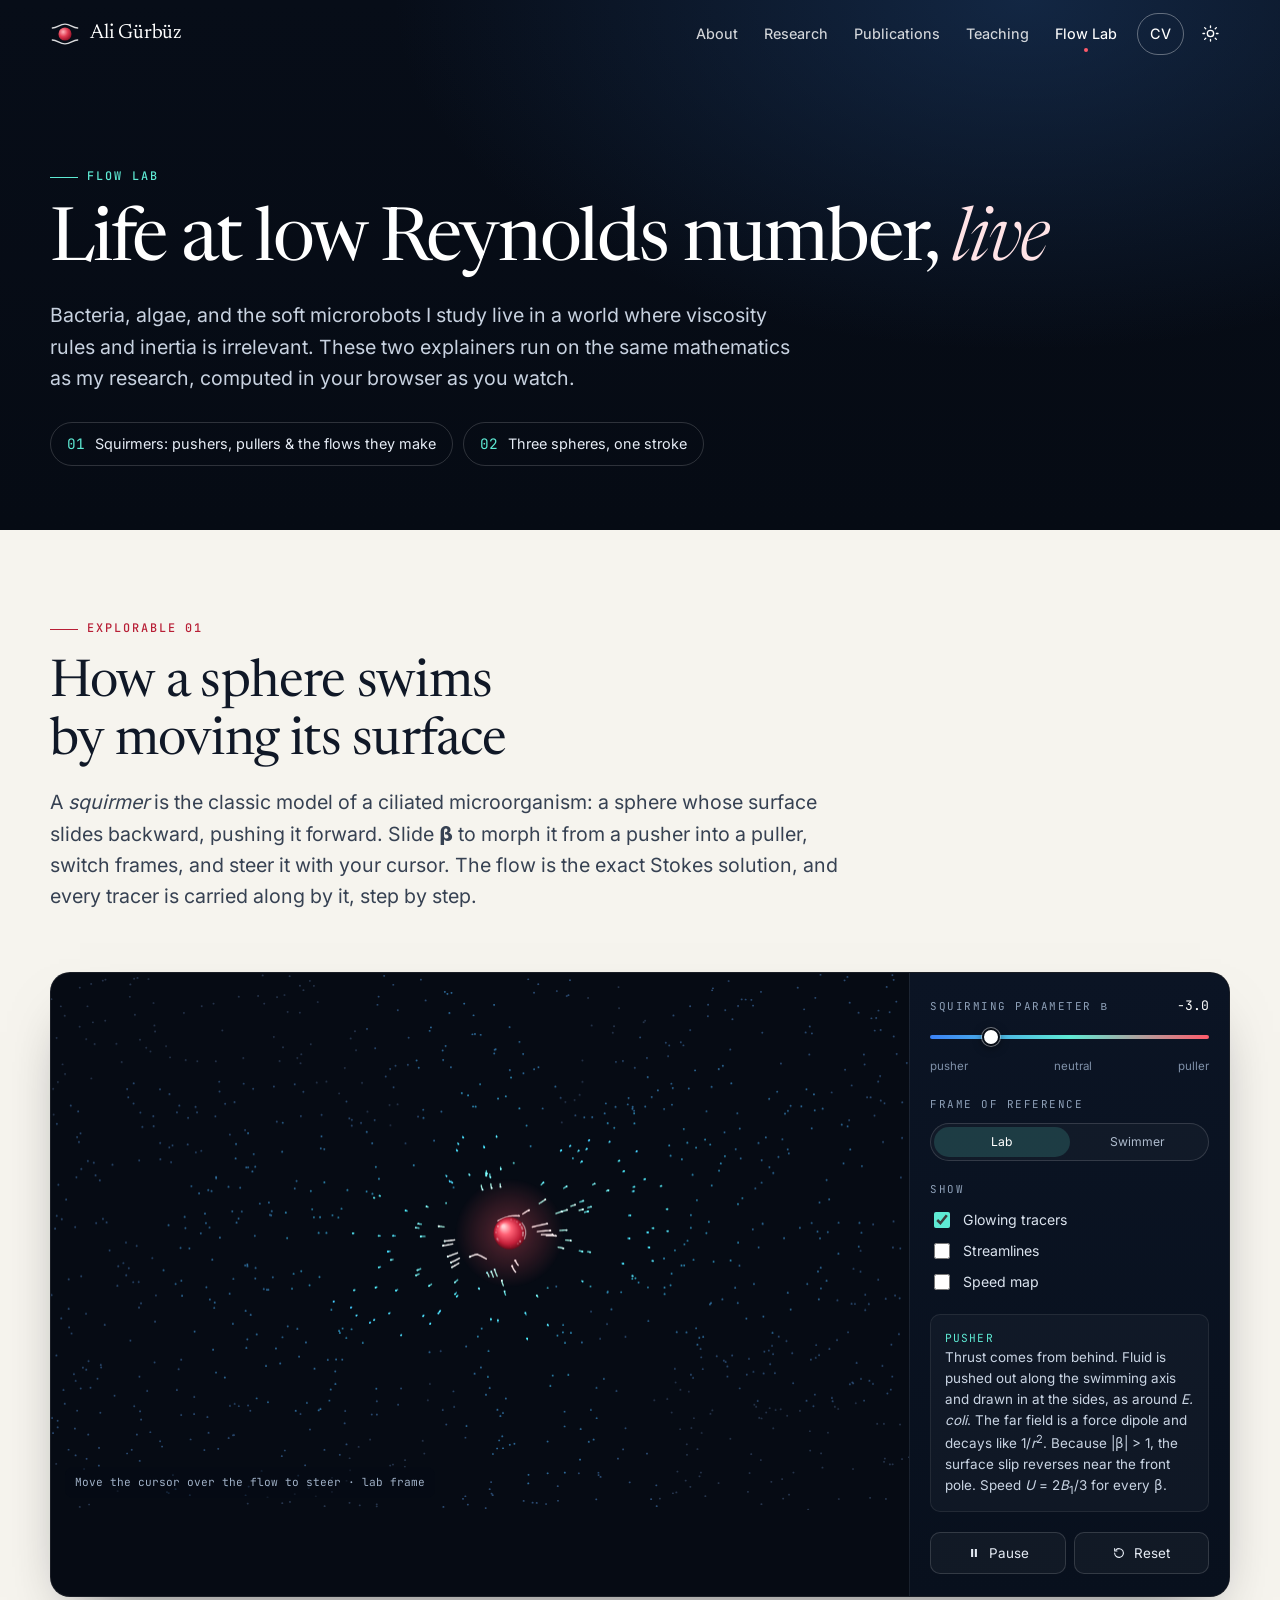
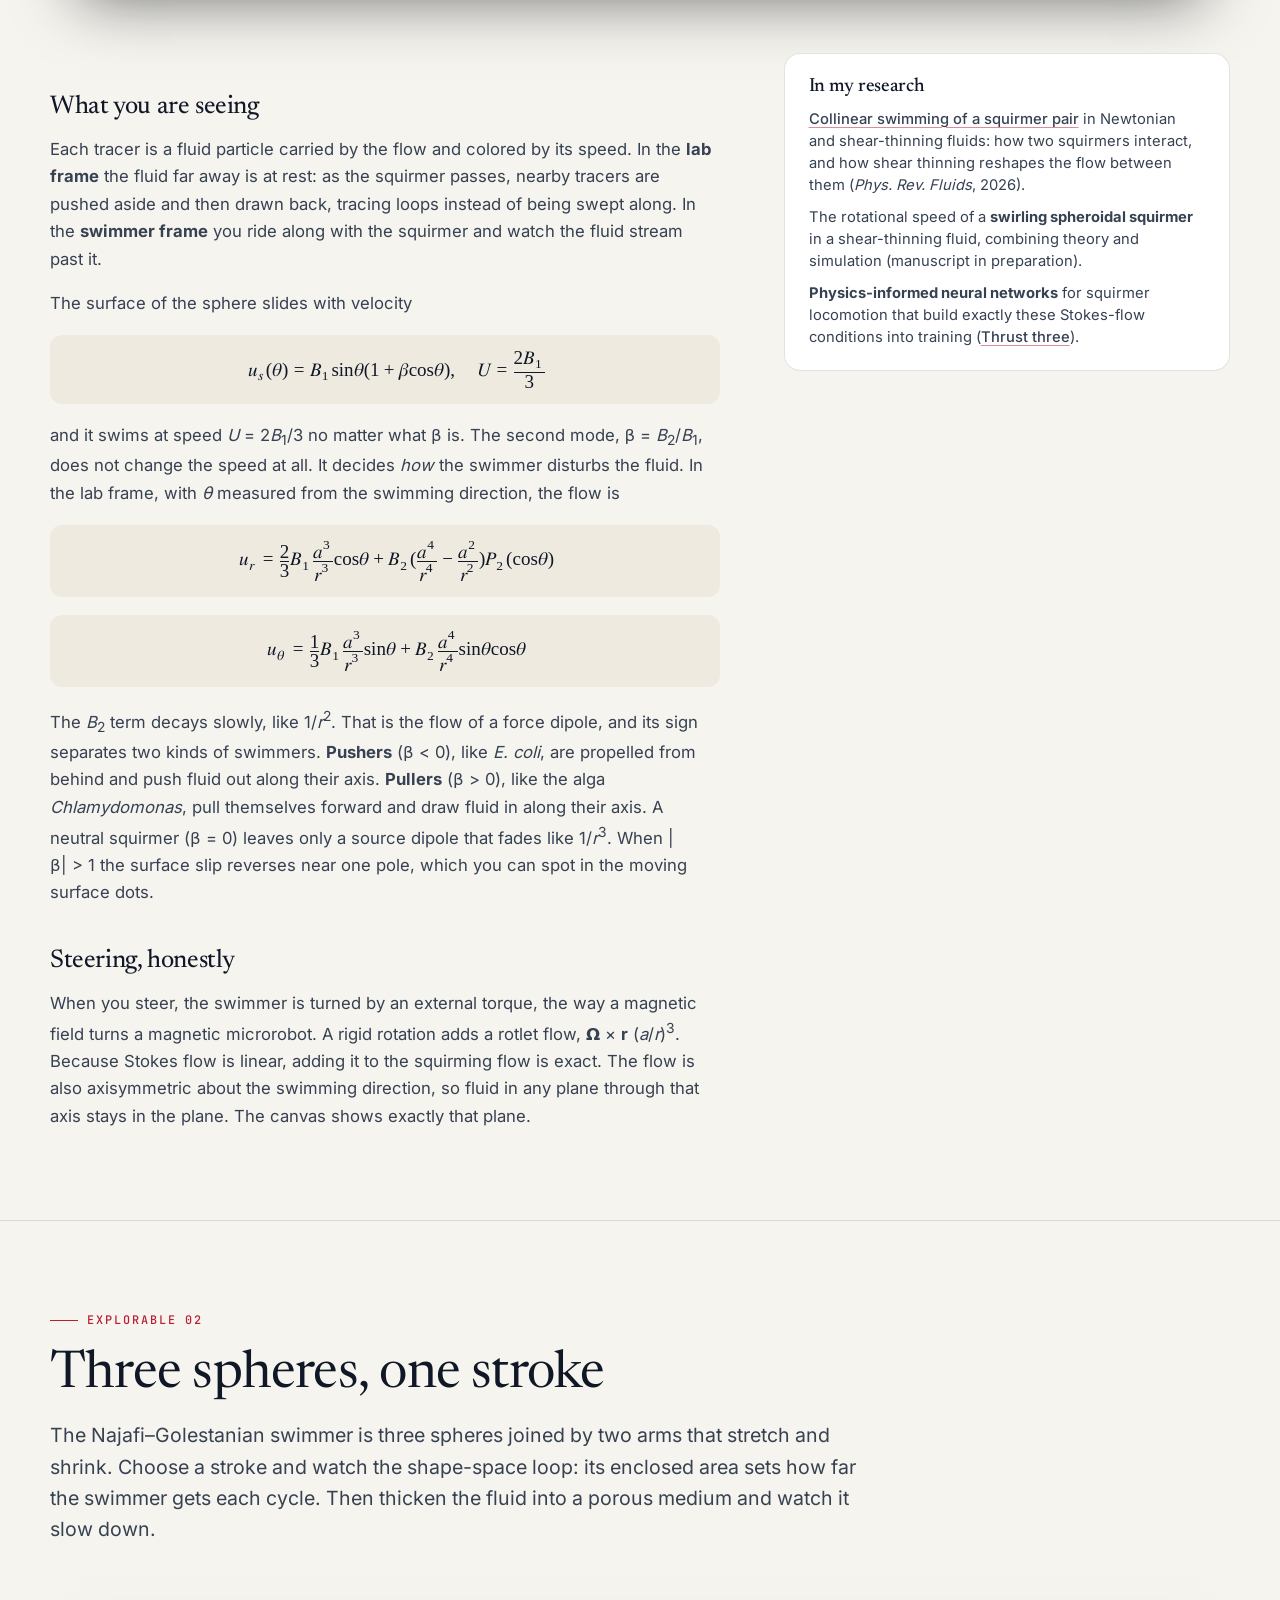
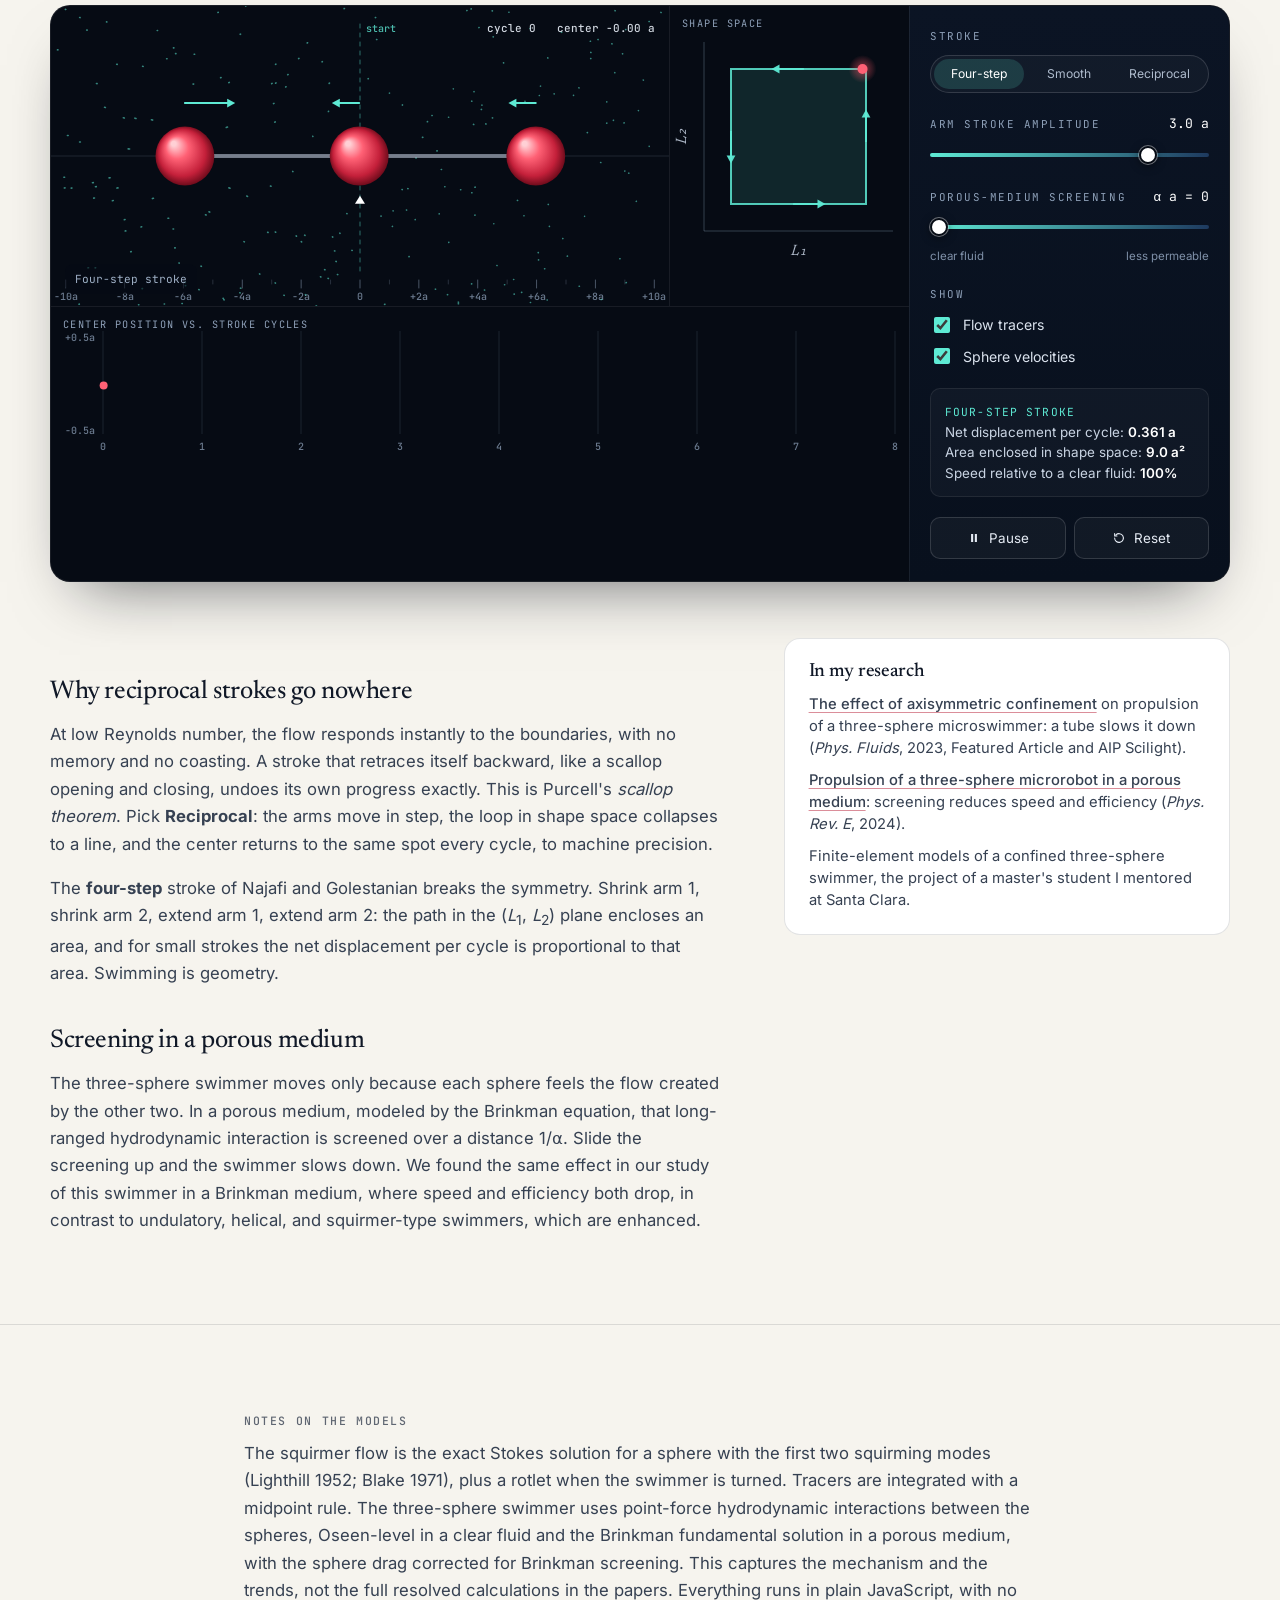
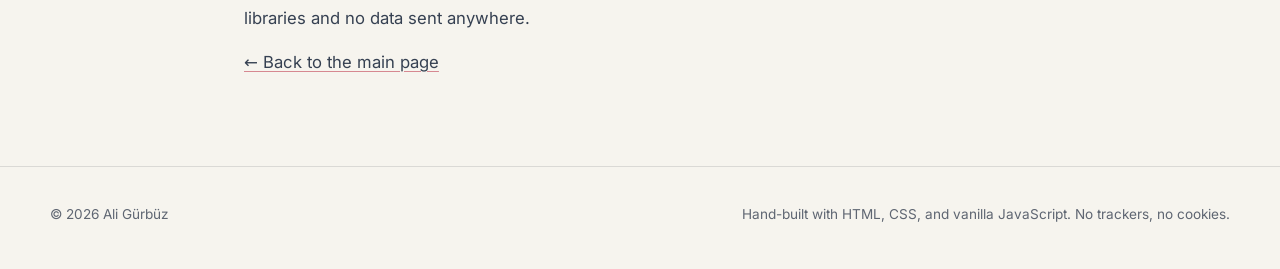
==== commit b77196ab: "Correct three claims and make the squirmer constants exact - Calculus III news card: students type i" ====
--- a/flow-lab/index.html
+++ b/flow-lab/index.html
@@ -101,7 +101,7 @@
         <div class="section-head">
           <p class="eyebrow">Explorable 01</p>
           <h2 id="sq-title">How a sphere swims by moving its surface</h2>
-          <p class="lede">A <em>squirmer</em> is the classic model of a ciliated microorganism: a sphere whose surface slides backward, pushing it forward. Slide <b>β</b> to morph it from a pusher into a puller, switch frames, and steer it with your cursor. Every tracer moves with the exact Stokes-flow solution.</p>
+          <p class="lede">A <em>squirmer</em> is the classic model of a ciliated microorganism: a sphere whose surface slides backward, pushing it forward. Slide <b>β</b> to morph it from a pusher into a puller, switch frames, and steer it with your cursor. The flow is the exact Stokes solution, and every tracer is carried along by it, step by step.</p>
         </div>
 
         <div class="explorable">
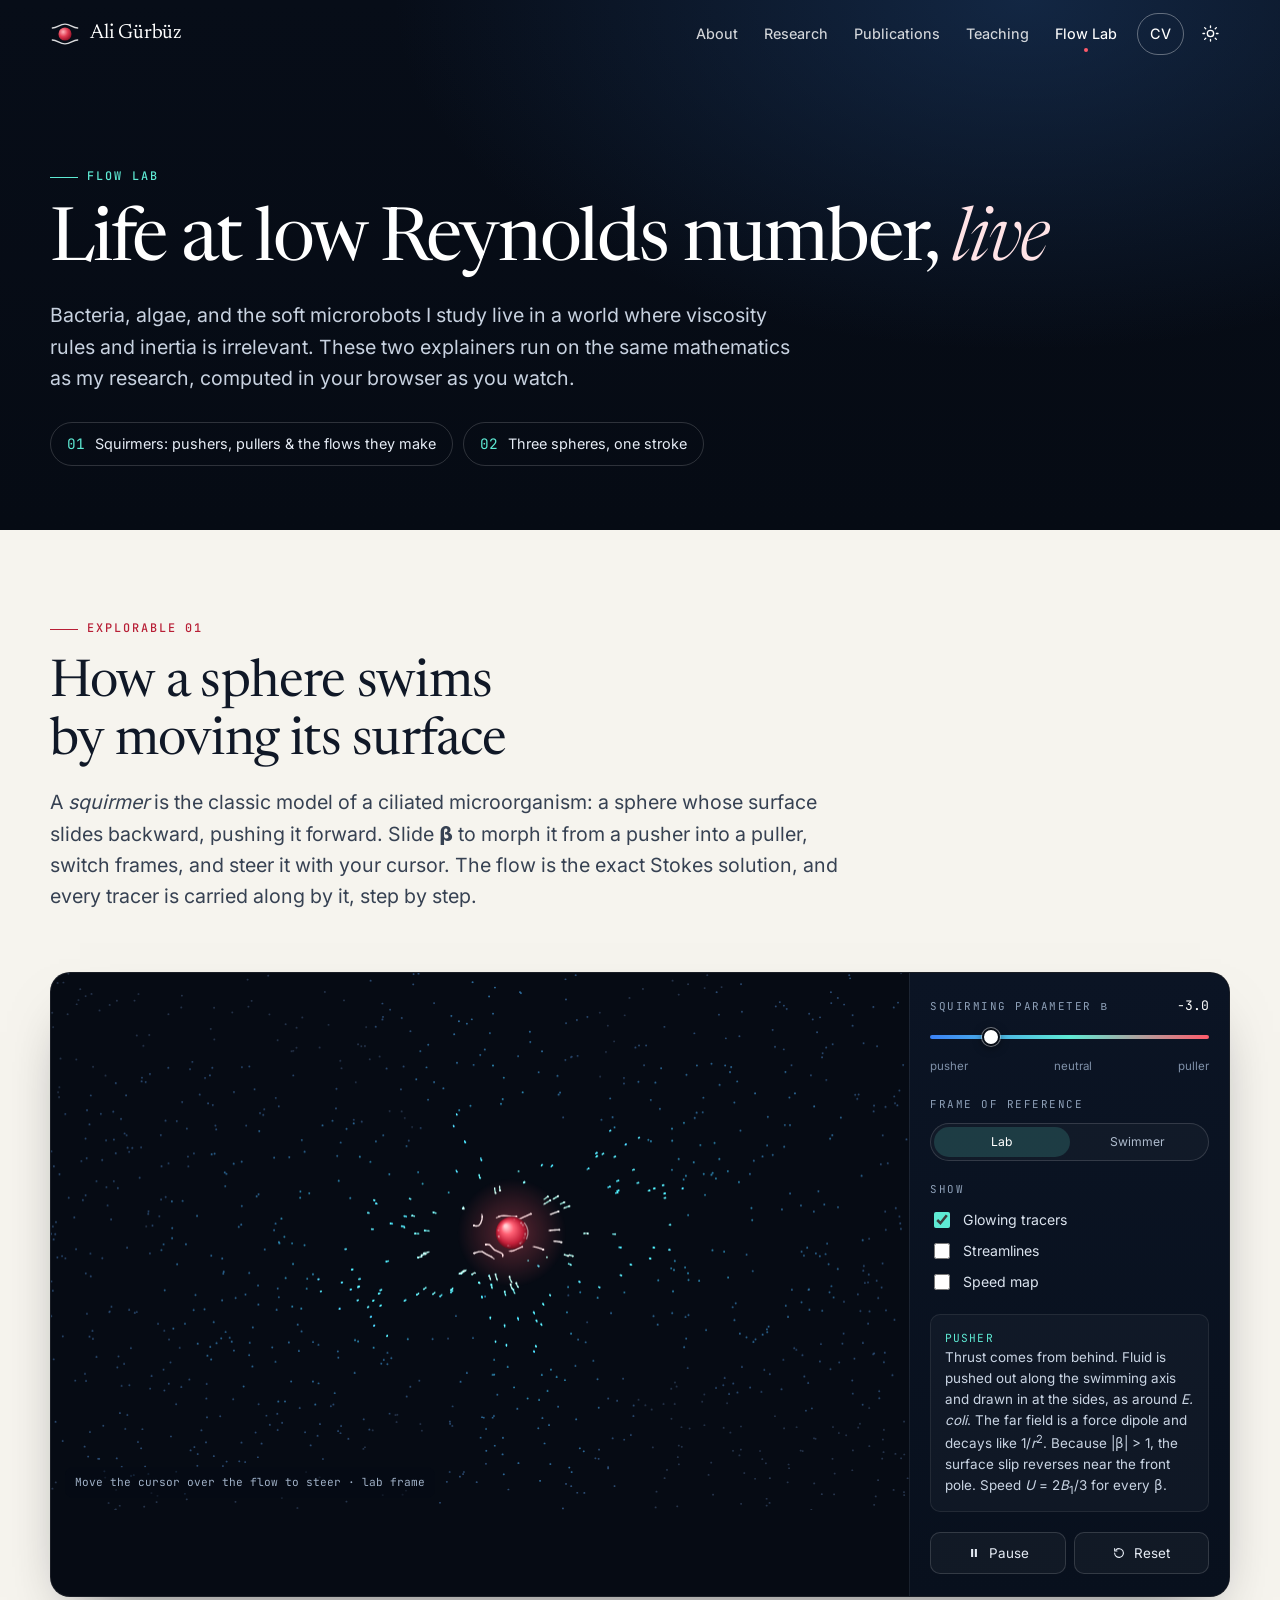
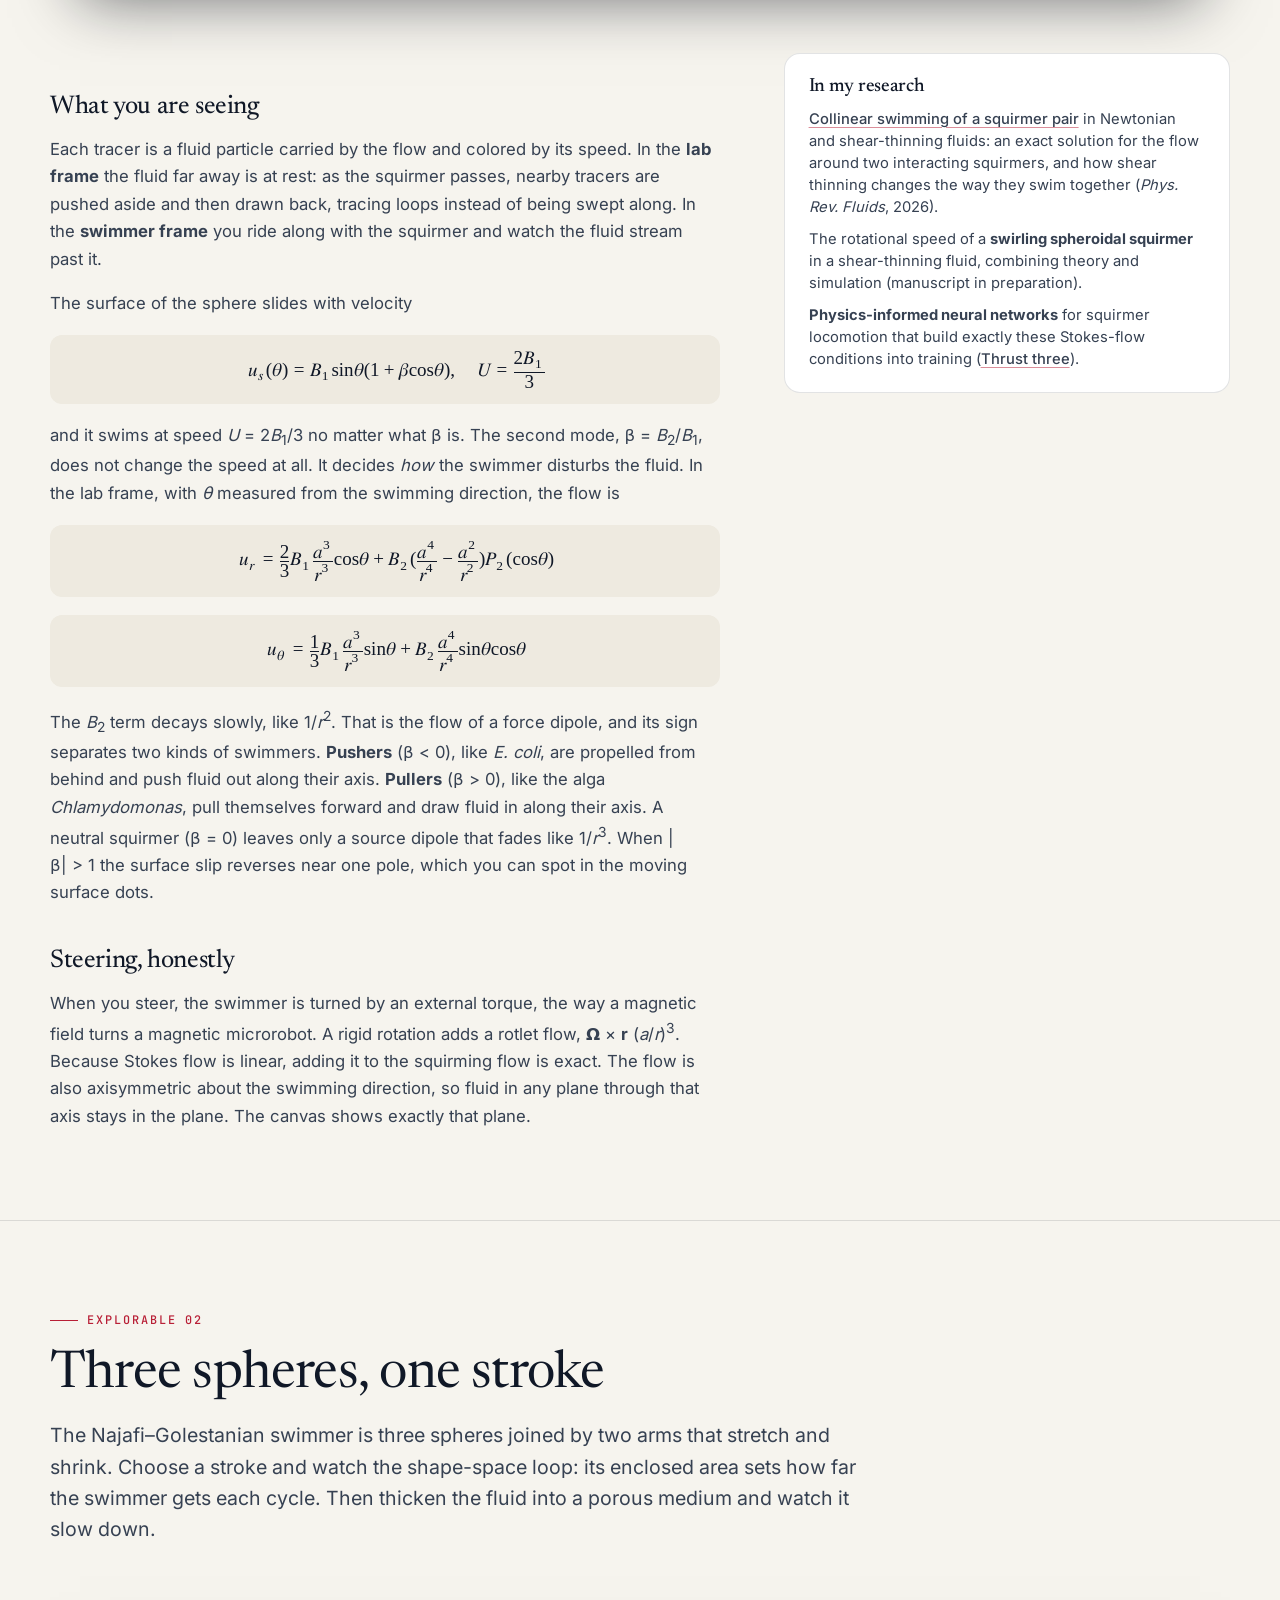
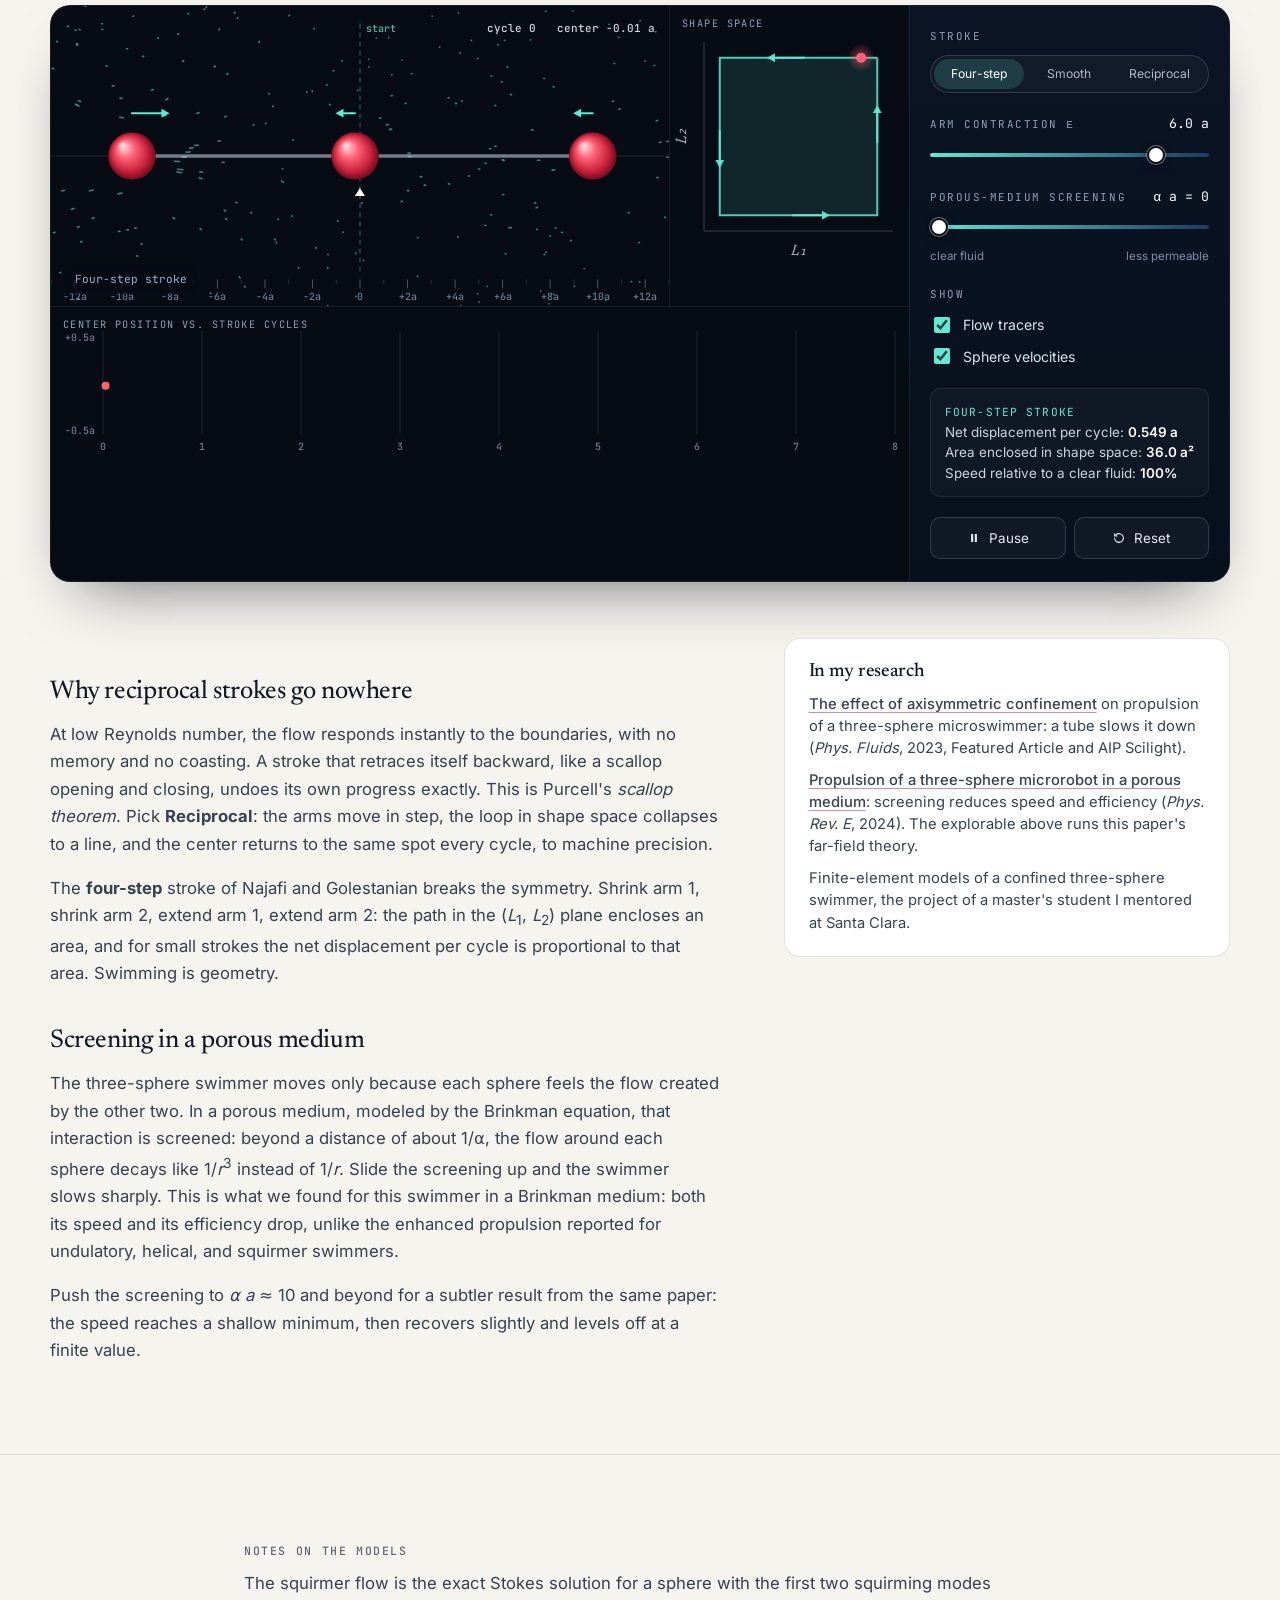
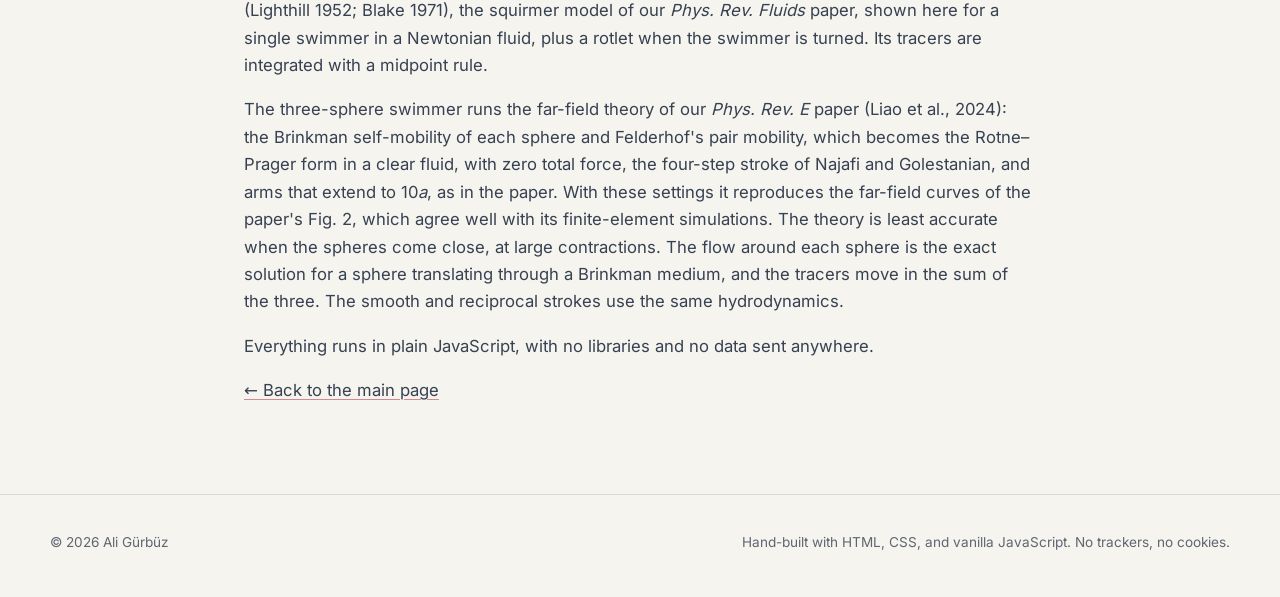
==== commit 74233cde: "Run the three-sphere explorable on the Phys. Rev. E 2024 far-field theory The Flow Lab used point-fo" ====
--- a/flow-lab/index.html
+++ b/flow-lab/index.html
@@ -184,7 +184,7 @@
           <aside class="aside-card">
             <h4>In my research</h4>
             <ul>
-              <li><a href="https://doi.org/10.1103/4zfv-pxg4" target="_blank" rel="noopener">Collinear swimming of a squirmer pair</a> in Newtonian and shear-thinning fluids: how two squirmers interact, and how shear thinning reshapes the flow between them (<i>Phys. Rev. Fluids</i>, 2026).</li>
+              <li><a href="https://doi.org/10.1103/4zfv-pxg4" target="_blank" rel="noopener">Collinear swimming of a squirmer pair</a> in Newtonian and shear-thinning fluids: an exact solution for the flow around two interacting squirmers, and how shear thinning changes the way they swim together (<i>Phys. Rev. Fluids</i>, 2026).</li>
               <li>The rotational speed of a <b>swirling spheroidal squirmer</b> in a shear-thinning fluid, combining theory and simulation (manuscript in preparation).</li>
               <li><b>Physics-informed neural networks</b> for squirmer locomotion that build exactly these Stokes-flow conditions into training (<a href="../#research">Thrust three</a>).</li>
             </ul>
@@ -226,12 +226,12 @@
               </div>
             </div>
             <div class="control">
-              <p class="control-label"><label for="ts-eps">Arm stroke amplitude</label><output id="ts-eps-out" for="ts-eps">3.0 a</output></p>
-              <input type="range" class="range-mono" id="ts-eps" min="1" max="3.5" step="0.1" value="3">
+              <p class="control-label"><label for="ts-eps">Arm contraction ε</label><output id="ts-eps-out" for="ts-eps">6.0 a</output></p>
+              <input type="range" class="range-mono" id="ts-eps" min="1" max="7" step="0.1" value="6">
             </div>
             <div class="control">
               <p class="control-label"><label for="ts-alpha">Porous-medium screening</label><output id="ts-alpha-out" for="ts-alpha">α a = 0</output></p>
-              <input type="range" class="range-mono" id="ts-alpha" min="0" max="1.2" step="0.02" value="0">
+              <input type="range" class="range-mono" id="ts-alpha" min="0" max="50" step="1" value="0" aria-valuetext="alpha a = 0">
               <div class="range-scale" aria-hidden="true"><span>clear fluid</span><span>less permeable</span></div>
             </div>
             <div class="control">
@@ -255,13 +255,14 @@
             <p>At low Reynolds number, the flow responds instantly to the boundaries, with no memory and no coasting. A stroke that retraces itself backward, like a scallop opening and closing, undoes its own progress exactly. This is Purcell's <em>scallop theorem</em>. Pick <b>Reciprocal</b>: the arms move in step, the loop in shape space collapses to a line, and the center returns to the same spot every cycle, to machine precision.</p>
             <p>The <b>four-step</b> stroke of Najafi and Golestanian breaks the symmetry. Shrink arm 1, shrink arm 2, extend arm 1, extend arm 2: the path in the (<i>L</i><sub>1</sub>, <i>L</i><sub>2</sub>) plane encloses an area, and for small strokes the net displacement per cycle is proportional to that area. Swimming is geometry.</p>
             <h3>Screening in a porous medium</h3>
-            <p>The three-sphere swimmer moves only because each sphere feels the flow created by the other two. In a porous medium, modeled by the Brinkman equation, that long-ranged hydrodynamic interaction is screened over a distance 1/α. Slide the screening up and the swimmer slows down. We found the same effect in our study of this swimmer in a Brinkman medium, where speed and efficiency both drop, in contrast to undulatory, helical, and squirmer-type swimmers, which are enhanced.</p>
+            <p>The three-sphere swimmer moves only because each sphere feels the flow created by the other two. In a porous medium, modeled by the Brinkman equation, that interaction is screened: beyond a distance of about 1/α, the flow around each sphere decays like 1/<i>r</i><sup>3</sup> instead of 1/<i>r</i>. Slide the screening up and the swimmer slows sharply. This is what we found for this swimmer in a Brinkman medium: both its speed and its efficiency drop, unlike the enhanced propulsion reported for undulatory, helical, and squirmer swimmers.</p>
+            <p>Push the screening to <i>α a</i> ≈ 10 and beyond for a subtler result from the same paper: the speed reaches a shallow minimum, then recovers slightly and levels off at a finite value.</p>
           </div>
           <aside class="aside-card">
             <h4>In my research</h4>
             <ul>
               <li><a href="https://doi.org/10.1063/5.0163348" target="_blank" rel="noopener">The effect of axisymmetric confinement</a> on propulsion of a three-sphere microswimmer: a tube slows it down (<i>Phys. Fluids</i>, 2023, Featured Article and AIP Scilight).</li>
-              <li><a href="https://doi.org/10.1103/PhysRevE.109.065106" target="_blank" rel="noopener">Propulsion of a three-sphere microrobot in a porous medium</a>: screening reduces speed and efficiency (<i>Phys. Rev. E</i>, 2024).</li>
+              <li><a href="https://doi.org/10.1103/PhysRevE.109.065106" target="_blank" rel="noopener">Propulsion of a three-sphere microrobot in a porous medium</a>: screening reduces speed and efficiency (<i>Phys. Rev. E</i>, 2024). The explorable above runs this paper's far-field theory.</li>
               <li>Finite-element models of a confined three-sphere swimmer, the project of a master's student I mentored at Santa Clara.</li>
             </ul>
           </aside>
@@ -272,7 +273,9 @@
     <section class="lab-section" aria-labelledby="notes-title">
       <div class="container prose">
         <h2 id="notes-title" class="label">Notes on the models</h2>
-        <p>The squirmer flow is the exact Stokes solution for a sphere with the first two squirming modes (Lighthill 1952; Blake 1971), plus a rotlet when the swimmer is turned. Tracers are integrated with a midpoint rule. The three-sphere swimmer uses point-force hydrodynamic interactions between the spheres, Oseen-level in a clear fluid and the Brinkman fundamental solution in a porous medium, with the sphere drag corrected for Brinkman screening. This captures the mechanism and the trends, not the full resolved calculations in the papers. Everything runs in plain JavaScript, with no libraries and no data sent anywhere.</p>
+        <p>The squirmer flow is the exact Stokes solution for a sphere with the first two squirming modes (Lighthill 1952; Blake 1971), the squirmer model of our <i>Phys. Rev. Fluids</i> paper, shown here for a single swimmer in a Newtonian fluid, plus a rotlet when the swimmer is turned. Its tracers are integrated with a midpoint rule.</p>
+        <p>The three-sphere swimmer runs the far-field theory of our <i>Phys. Rev. E</i> paper (Liao et al., 2024): the Brinkman self-mobility of each sphere and Felderhof's pair mobility, which becomes the Rotne–Prager form in a clear fluid, with zero total force, the four-step stroke of Najafi and Golestanian, and arms that extend to 10<i>a</i>, as in the paper. With these settings it reproduces the far-field curves of the paper's Fig. 2, which agree well with its finite-element simulations. The theory is least accurate when the spheres come close, at large contractions. The flow around each sphere is the exact solution for a sphere translating through a Brinkman medium, and the tracers move in the sum of the three. The smooth and reciprocal strokes use the same hydrodynamics.</p>
+        <p>Everything runs in plain JavaScript, with no libraries and no data sent anywhere.</p>
         <p><a href="../">← Back to the main page</a></p>
       </div>
     </section>
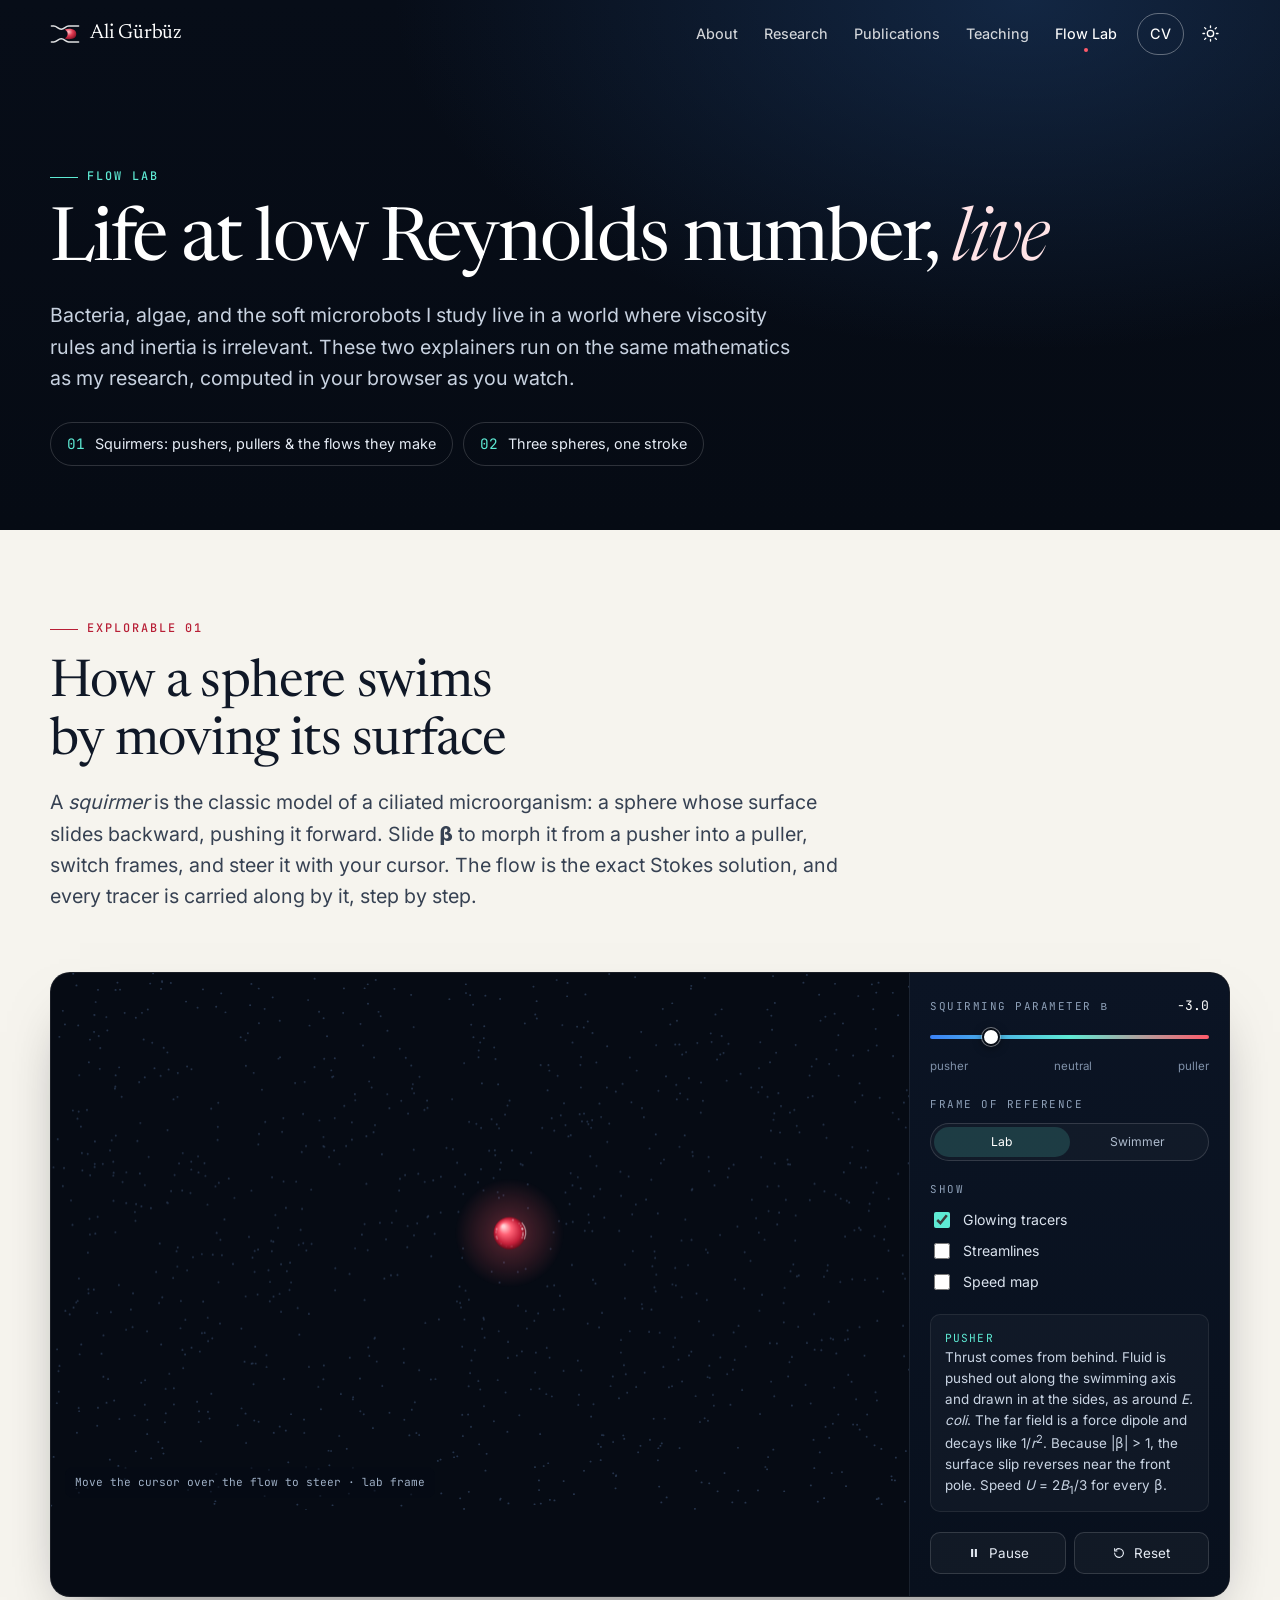
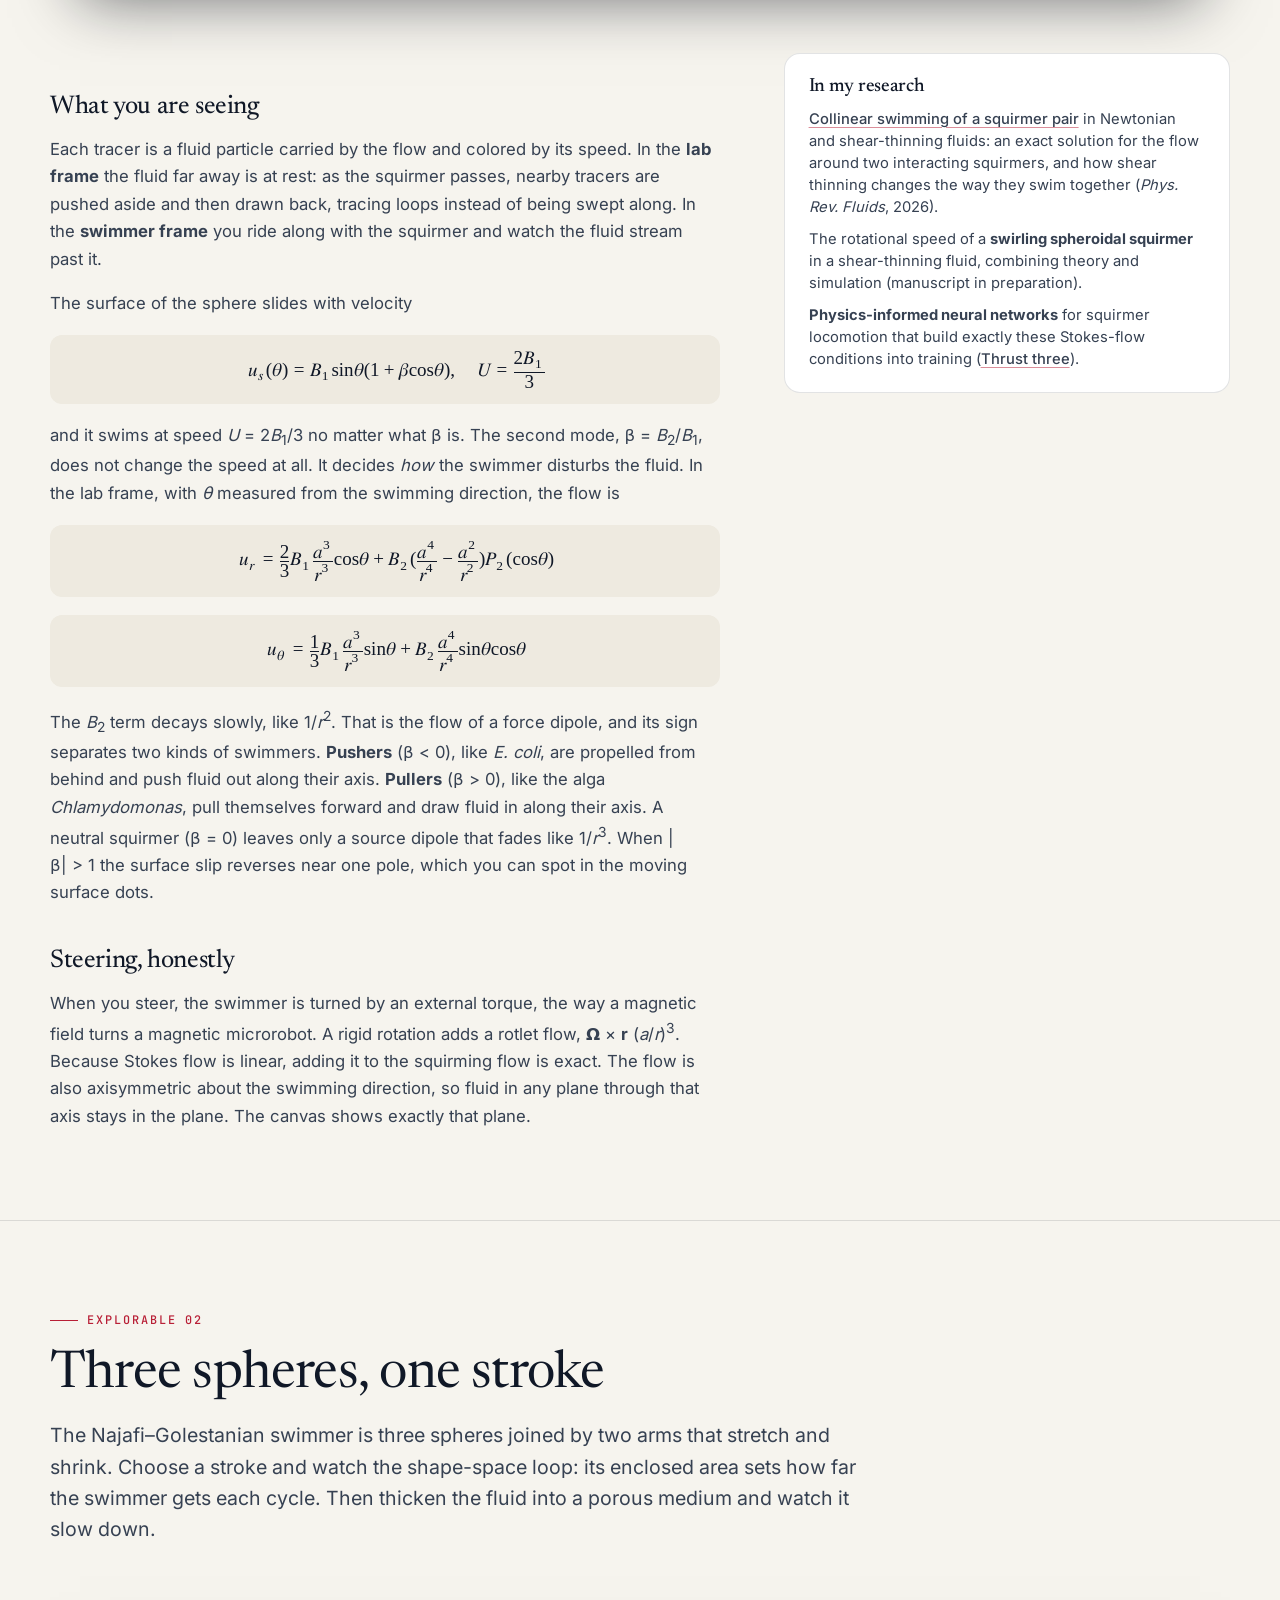
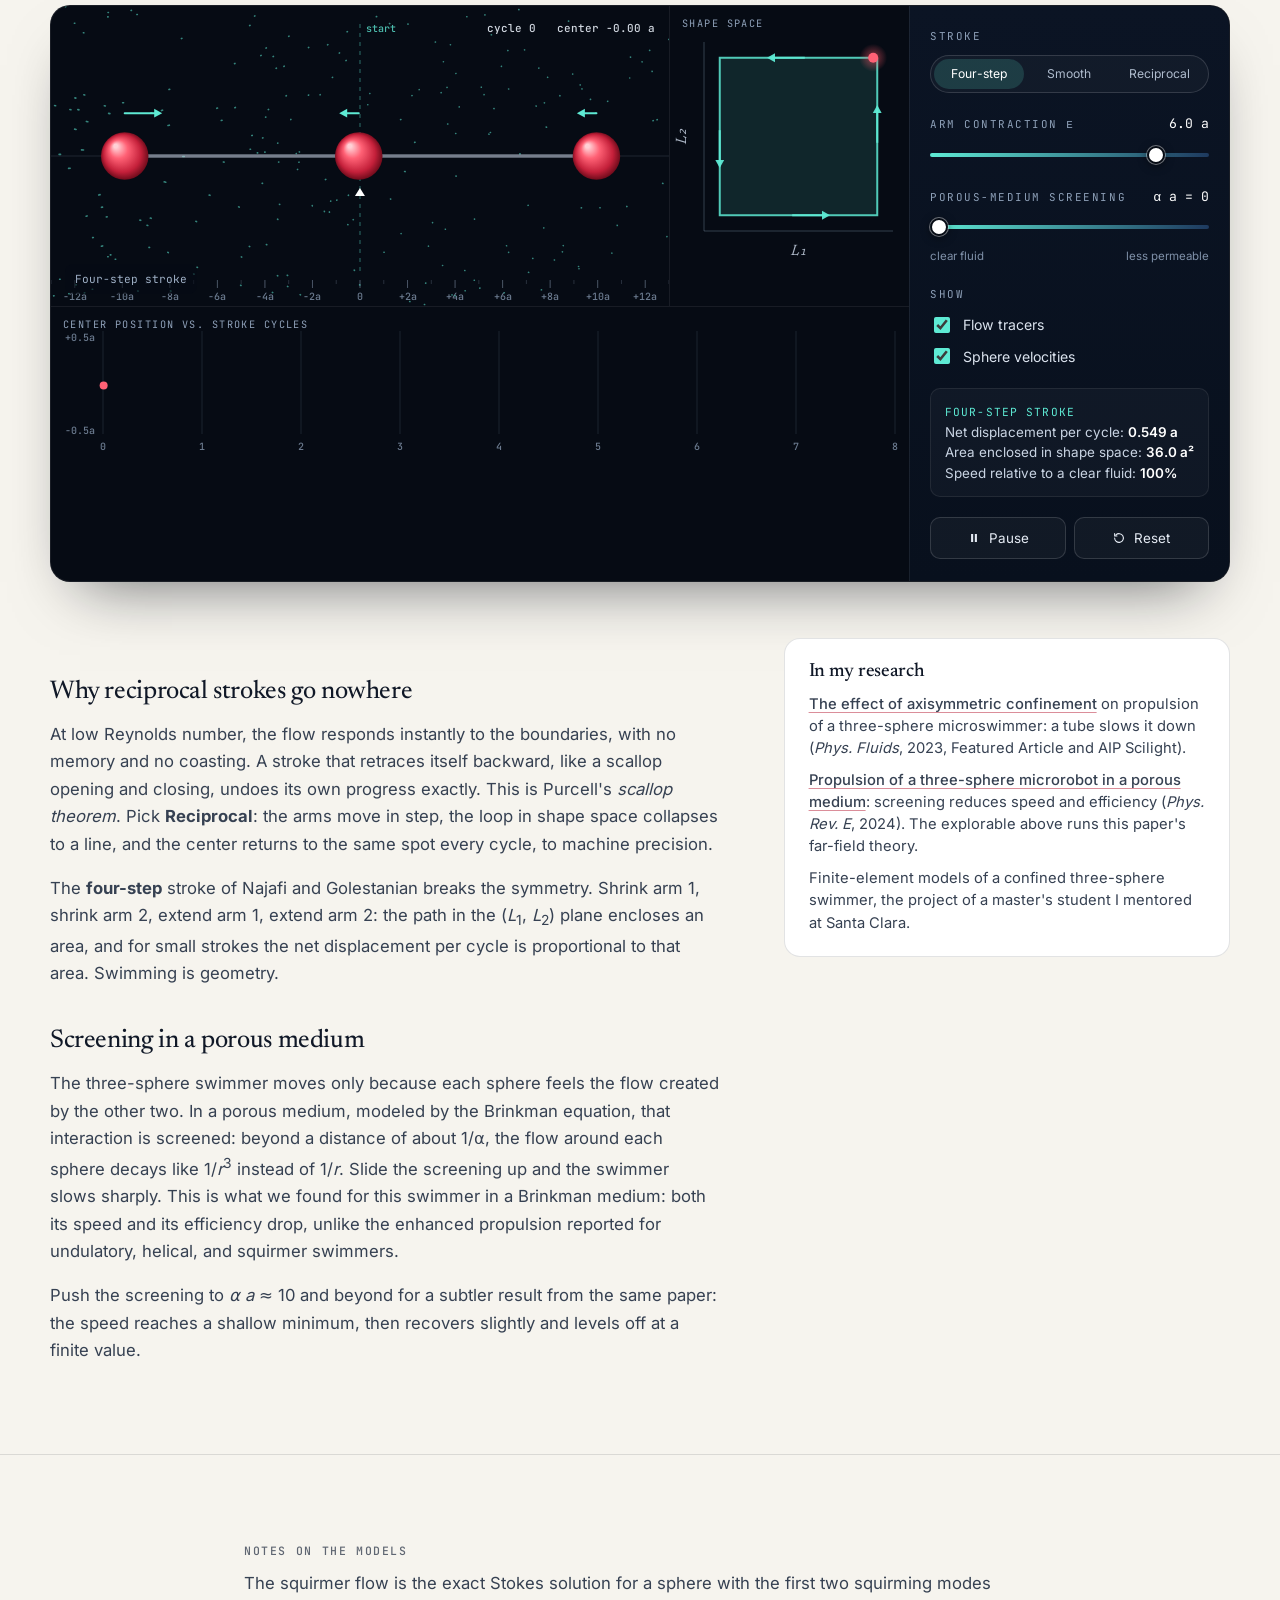
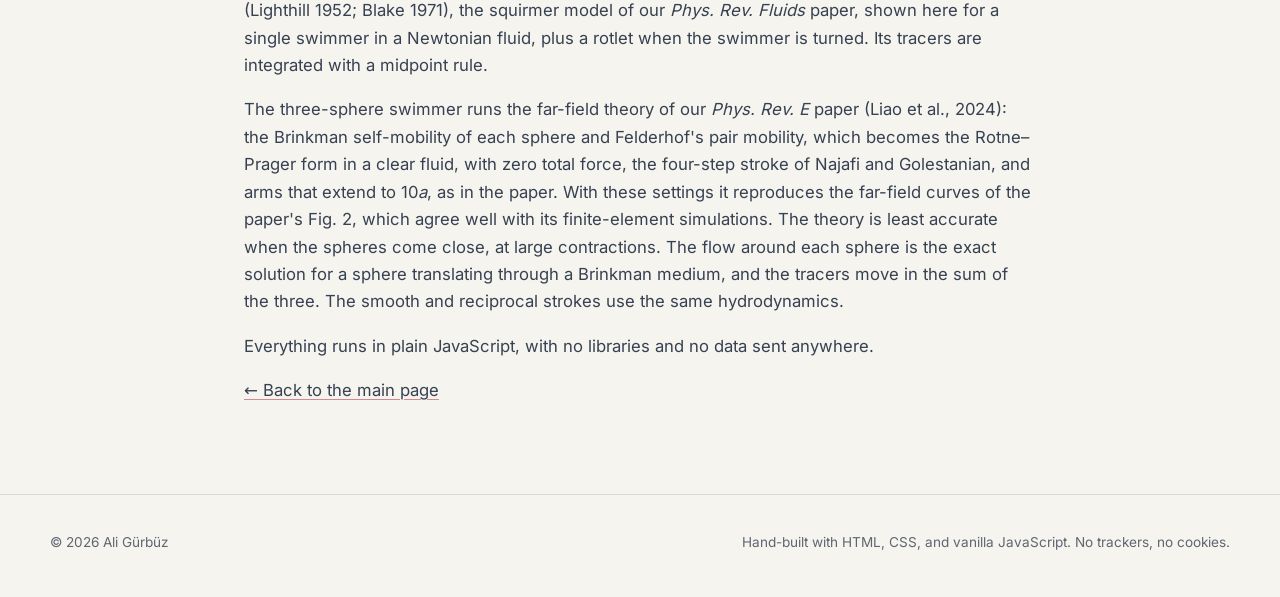
==== commit e988bb37: "Redesign the logo as a red blood cell squeezing through a capillary The header mark now shows a red " ====
--- a/flow-lab/index.html
+++ b/flow-lab/index.html
@@ -48,17 +48,14 @@
       <a class="brand" href="../" aria-label="Ali Gürbüz, home">
         <svg class="brand-mark" viewBox="0 0 32 32" aria-hidden="true">
           <defs>
-            <radialGradient id="bm-g" cx="36%" cy="34%" r="72%">
-              <stop offset="0" stop-color="#ffb3ba"/>
-              <stop offset=".5" stop-color="#e23b52"/>
-              <stop offset="1" stop-color="#8a0f24"/>
+            <radialGradient id="bm-g" cx="34%" cy="30%" r="80%">
+              <stop offset="0" stop-color="#ffc2c8"/>
+              <stop offset=".45" stop-color="#e23b52"/>
+              <stop offset="1" stop-color="#7a0d20"/>
             </radialGradient>
           </defs>
-          <g fill="none" stroke="currentColor" stroke-width="1.5" stroke-linecap="round" opacity=".85">
-            <path d="M2.5 9.6c5.4 0 7.6-4.1 13.5-4.1s8.1 4.1 13.5 4.1"/>
-            <path d="M2.5 22.4c5.4 0 7.6 4.1 13.5 4.1s8.1-4.1 13.5-4.1"/>
-          </g>
-          <circle cx="16" cy="16" r="7" fill="url(#bm-g)"/>
+          <path class="bm-walls" d="M1.5 7.5H4C7.6 7.5 8.4 11 12 11S16.4 7.5 20 7.5H30.5M1.5 24.5H4C7.6 24.5 8.4 21 12 21S16.4 24.5 20 24.5H30.5"/>
+          <path class="bm-cell" fill="url(#bm-g)" d="M15.6 11.3C19 10 24.4 10.3 26.6 12.3C27.6 13.3 28 14.6 28 16S27.6 18.7 26.6 19.7C24.4 21.7 19 22 15.6 20.7C17.7 19.5 18.8 17.9 18.8 16S17.7 12.5 15.6 11.3Z"/>
         </svg>
         <span>Ali Gürbüz</span>
       </a>
--- a/assets/css/site.css
+++ b/assets/css/site.css
@@ -306,6 +306,20 @@
 }
 .brand:hover { color: inherit; }
 .brand-mark { width: 30px; height: 30px; }
+.bm-walls { fill: none; stroke: currentColor; stroke-width: 1.6; stroke-linecap: round; opacity: 0.88; }
+.bm-cell { transform-box: fill-box; transform-origin: 50% 50%; }
+/* On hover, the red cell squeezes through the constriction again (after Gürbüz et al., Biophys. J. 2023). */
+@media (prefers-reduced-motion: no-preference) {
+  .brand:hover .bm-cell,
+  .brand:focus-visible .bm-cell { animation: bm-squeeze 1.6s cubic-bezier(0.45, 0.05, 0.3, 1) both; }
+}
+@keyframes bm-squeeze {
+  0% { transform: translateX(-17px) scale(1, 0.82); opacity: 0; }
+  16% { opacity: 1; }
+  48% { transform: translateX(-9.6px) scale(1.36, 0.66); }
+  76% { transform: translateX(-1.2px) scale(1.03, 0.97); }
+  100% { transform: none; opacity: 1; }
+}
 
 .nav { display: flex; align-items: center; gap: 6px; }
 .nav-links {
